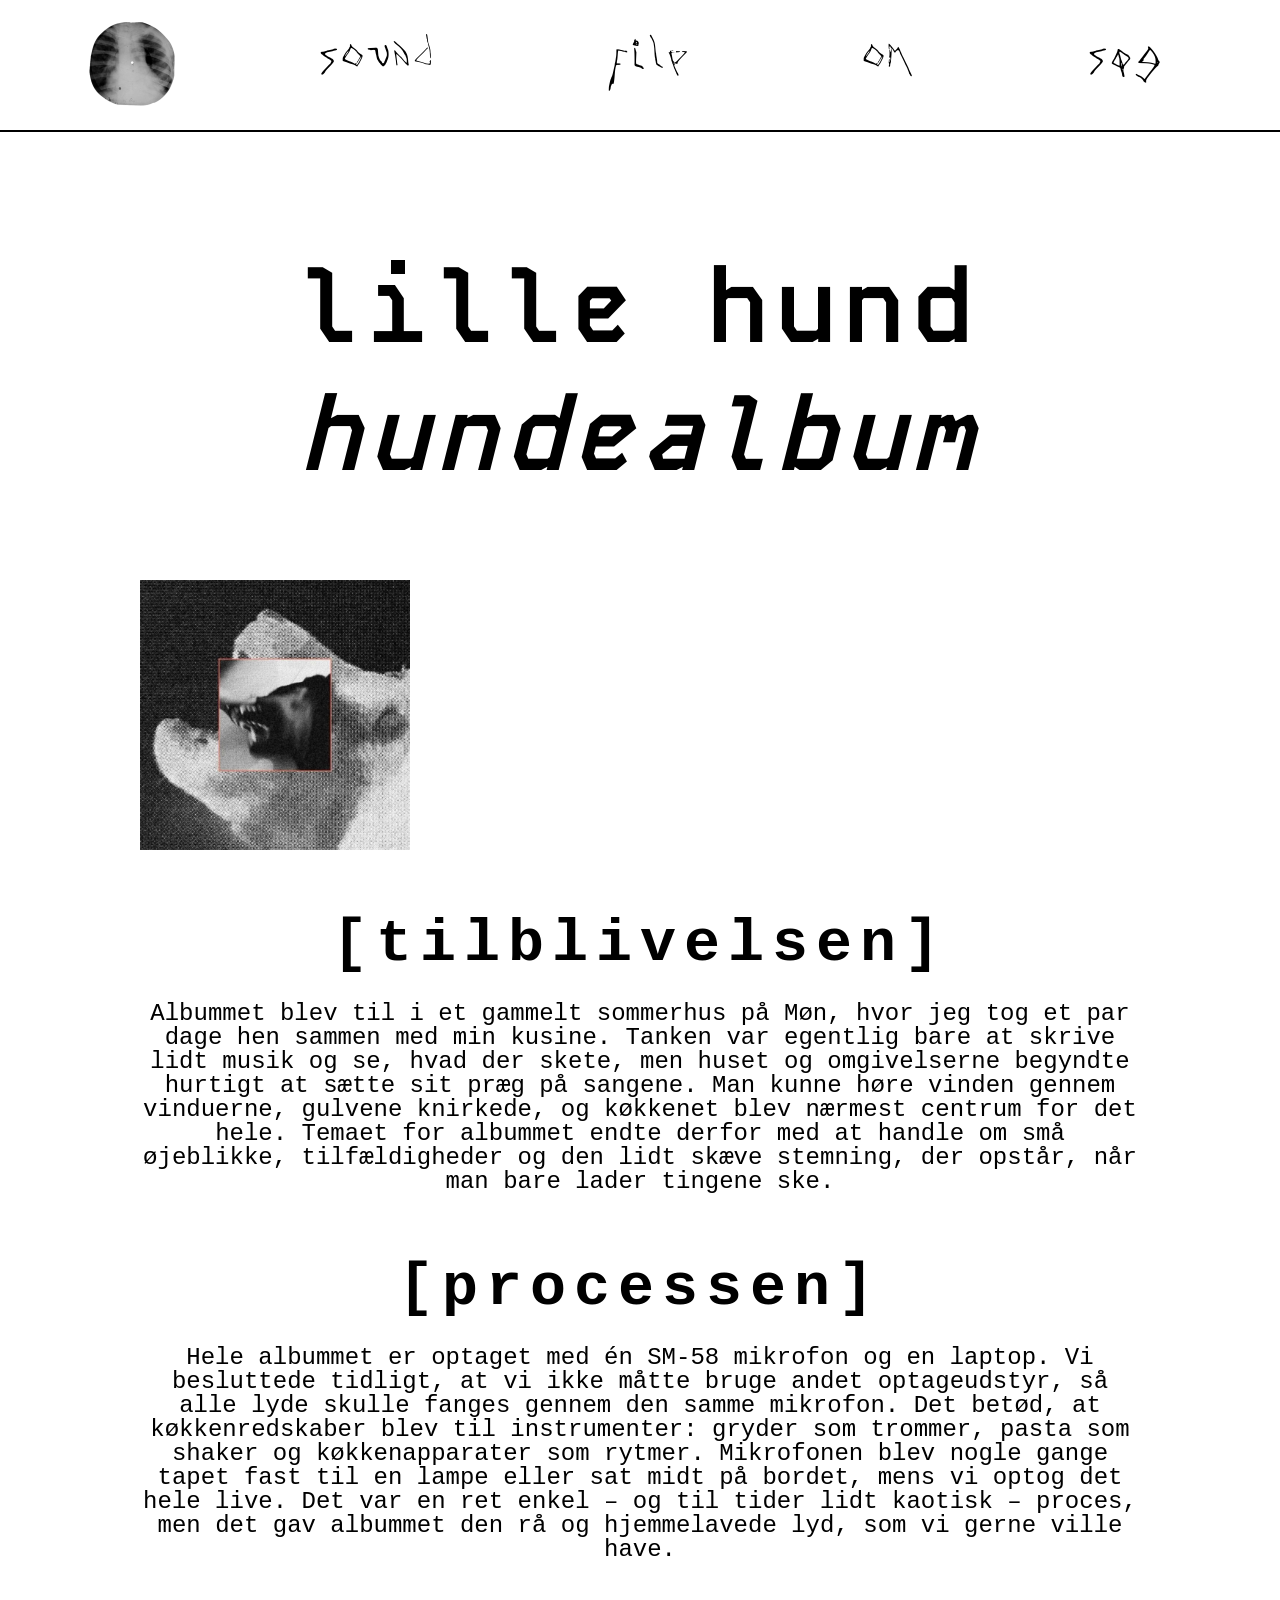
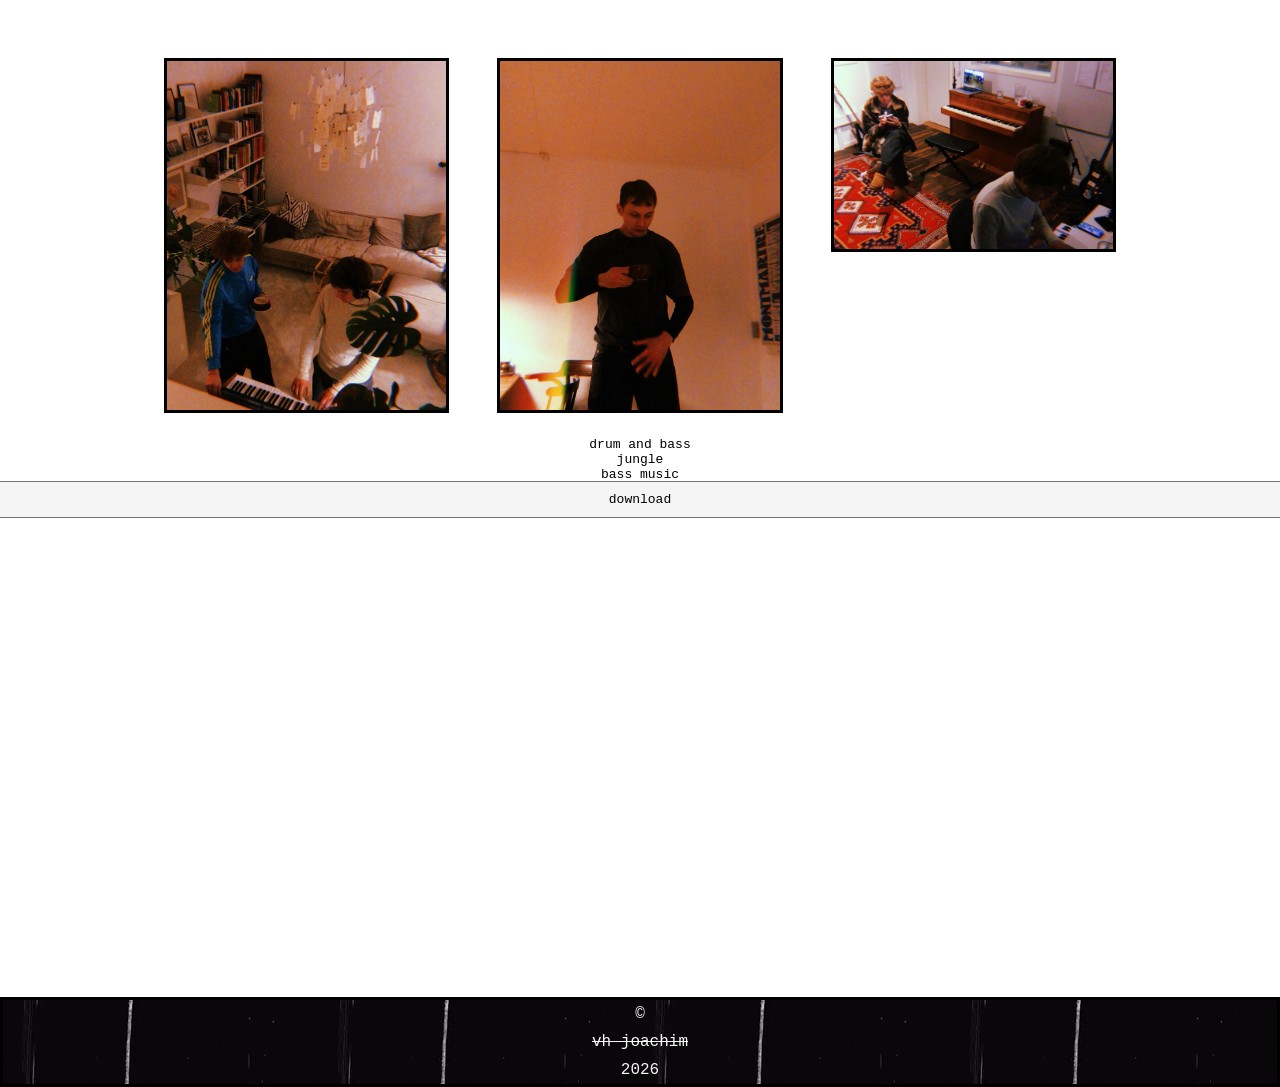
==== album1.html @ a0f8fc1c "Add files via upload" ====
<!doctype html>
<html lang="en">
  <head>
    <meta charset="UTF-8" />
    <meta name="viewport" content="width=device-width, initial-scale=1.0" />
    <meta name="description" content="Læs om den nyeste udgivelse på hjemmesiden">
    <title>lille hund - hundealbum</title>
    <link rel="stylesheet" href="gallery.css" />
    <link rel="icon" href="img/ribsss.webp" type="image/icon" />
  </head>
<nav class="navbar">
  <a href="start.html">
    <img class="logo" src="img/ribsss.webp" alt="logo" />
  </a>

  <input type="checkbox" id="menu-toggle" class="menu-toggle" />
  <label for="menu-toggle" class="burger"></label>

  <ul class="menu">
    <li><a class="menua" href="sound.html">sound</a></li>
    <li><a class="menua" href="file.html">file</a></li>
    <li><a class="menua" href="om.html">om</a></li>
    <li><a class="menua" href="img/searchbar.svg">søg</a></li>
  </ul>
</nav>
  <body class="background">
    <main>
      <section class="centerfour">
        <h1>
          lille hund<br>
          <span class="titletitle">hundealbum</span>
        </h1>
                      <img class="bone1" src="img/7stu.webp" alt="røntgenplader" />
                      <br><br>
    <h2>[tilblivelsen]</h2>
    <p>Albummet blev til i et gammelt sommerhus på Møn, hvor jeg tog et par dage hen sammen med min kusine. Tanken var egentlig bare at skrive lidt musik og se, hvad der skete, men huset og omgivelserne begyndte hurtigt at sætte sit præg på sangene. Man kunne høre vinden gennem vinduerne, gulvene knirkede, og køkkenet blev nærmest centrum for det hele. Temaet for albummet endte derfor med at handle om små øjeblikke, tilfældigheder og den lidt skæve stemning, der opstår, når man bare lader tingene ske.</p>
    <br><br>
  <h2>[processen]</h2>
  <p>Hele albummet er optaget med én SM-58 mikrofon og en laptop. Vi besluttede tidligt, at vi ikke måtte bruge andet optageudstyr, så alle lyde skulle fanges gennem den samme mikrofon. Det betød, at køkkenredskaber blev til instrumenter: gryder som trommer, pasta som shaker og køkkenapparater som rytmer. Mikrofonen blev nogle gange tapet fast til en lampe eller sat midt på bordet, mens vi optog det hele live. Det var en ret enkel – og til tider lidt kaotisk – proces, men det gav albummet den rå og hjemmelavede lyd, som vi gerne ville have.</p> <br><br><br><br>
</div>
     <div class="gallery">
        <div class="gallery-item">
          <a href="img/07_lille_webp">
            <img src="img/07_lille.webp" alt="studiefoto" />
            <div class="hover-text">
            </div>
          </a>
        </div>
        <div class="gallery-item">
          <a href="img/08_lille.webp" target="_blank">
            <img src="img/08_lille.webp" alt="studiefoto2" />
          </a>
        </div>
        <div class="gallery-item">
          <a href="img/02_lille.webp" target="_blank">
            <img src="img/02_lille.webp" alt="studiefoto3" />
        </div>
      </section centertwo>
            <h4 class="h4file"><a href="genres.html" class="tagbtn">drum and bass</a></h4>
            <h4 class="h4file"><a href="genres.html" class="tagbtn">jungle</a></h4>
            <h4 class="h4file"><a href="genres.html" class="tagbtn">bass music</a></h4>
            <h4 class="h4file"><a href="https://www.dropbox.com/scl/fo/5yif09le9c86smclzqwoz/ADHLUX_zL-3-frrylYATktk?rlkey=sffxqmq3tathgaar16zmrl4vc&st=gyxmiof4&dl=0" target="_blank" class="cta-btn">download</a></h4>
    </section>

    </section>
  </body>
    <footer class="footerman">&copy; <span class="yolo">vh joachim</span> 2026</footer>
</html>
---- gallery.css ----
* {
  margin: 0;
  padding: 0;
  box-sizing: border-box;
}

@font-face {
  font-family: timun;
  src: url(fonts/Timun-Black.ttf);
}
@font-face {
  font-family: northern dracula;
  src: url(fonts/NorthernDracula-Regular.woff);
}
@font-face {
  font-family: kode;
  src: url(fonts/KodeMono-Bold.ttf);
}
a {
  text-decoration: none;
  color: black;
}

.body {
  background-image: url(img/textureback.webp) !important;
}

.menua:hover {
  /* font-weight: bold; */
  background-image: url(img/filmgrain.gif);
  /* text-decoration: line-through; */
  color: whitesmoke;
}
.menu {
  display: flex;
  text-decoration: none;
  list-style-type: none;
  list-style: none;
  justify-content: space-around;
  flex-direction: row;
  flex-grow: 1;
  text-align: center;
  font-family: northern dracula;
  font-size: 3rem;
  align-items: center;
  border-bottom: #000000;
}
.navbar {
  display: flex;
  align-items: center;
  justify-content: space-between;
  border-bottom: 2px solid black;
  padding: 1rem 2rem;
  position: relative;
}

.menu-toggle {
  display: none;
}

.burger {
  display: none;
}
.logo {
  width: 200px; /* meget bedre til navbar */
  height: auto;
  margin: 0;
  padding: 0;
}
.logo:hover {
  scale: 1.1;
}

.navbar {
  display: flex;
  align-items: center;
  justify-content: space-between;
  border-bottom: 2px solid black;
}
nav a {
  color: rgb(0, 0, 0) !important;
}
nav a:hover {
  color: whitesmoke !important;
}

.bodyy {
  background-image: url(img/whitelite.webp);
}

.background {
  background-image: url(img/musikplus.webp);
  background-size: cover;
  background-position: center;
  background-attachment: fixed;
}
.backgroundd {
  background-image: url(img/musikplusto.webp);
  background-size: cover;
  background-position: center;
  background-attachment: fixed;
}

.center {
  display: grid;
  place-items: center;
  height: 100vh;
  font-family: "Courier New", Courier, monospace;
  text-align: center;
}

.centertwo {
  display: grid;
  place-items: center;
  height: 20vh;
  padding: 20vh;
  font-family: "Courier New", Courier, monospace;
  text-align: center;
}
.centerthree {
  font-family: "Courier New", Courier, monospace;
  color: whitesmoke;
  place-items: center;
  text-align: center;
  align-items: center;
  /* margin-top: 1rem; */
  height: 4vh;
  list-style: none;
}
.centerfour {
  display: block;
  margin: auto;
  place-items: center;
  text-align: center;
  align-items: center;
  max-width: 1000px;
  min-width: 1000px;
}
.centerfive {
  display: flex;
  justify-content: center;
  gap: 1rem;
  margin: 5rem;
}

.centerfivetwo {
  display: grid;
  grid-template-columns: 1fr 1fr 1fr 1fr;
  grid-column: span 2;
  margin: 5rem;
}

.whitetxt {
  color: white;
}
.whitetxt a {
  color: inherit;
}

.whitetxt a:hover {
  color: inherit;
  font-weight: bold;
  /* text-decoration: line-through; */
  font-style: italic;
}

/* * {
  margin: 0.5rem;
  padding: 0;
  box-sizing: border-box;
} */

.cta-btn {
  outline: 1px solid #757575;
  color: rgb(0, 0, 0);
  padding: 10px 20px;
  background-color: whitesmoke;
  display: block;
  border: 5rem;
  text-align: center;
  font-family: "Courier New", Courier, monospace;
}

h4 {
  font-weight: lighter;
}

.cta-btn:hover {
  color: whitesmoke;
  background-image: url(img/vhs.gif);
}
.cta-btntwo {
  outline: 1px solid #757575;
  color: rgb(255, 255, 255);
  padding: 10px 20px;
  background-color: rgb(0, 0, 0);
  display: block;
  border: 5rem;
  text-align: center;
  font-family: "Courier New", Courier, monospace;
}
.cta-btntwo:hover {
  color: rgb(255, 255, 255);
  background-image: url(img/vhs.gif);
}
.cta-btnthree {
  color: rgb(0, 0, 0);
  padding: 10px 20px;
  background-color: whitesmoke;
  display: block;
  border: 5rem;
  text-align: center;
  font-family: "Courier New", Courier, monospace;
}

.cta-btnthree:hover {
  color: rgb(255, 255, 255);
  background-image: url(img/vhs.gif);
}
.tagbtn {
  color: rgb(0, 0, 0);
  display: block;
  text-align: center;
  font-family: "Courier New", Courier, monospace;
}
.tagbtn:hover {
  font-weight: bold;
}
.pic:hover {
  outline: 1px solid #757575;
}

.gallery {
  display: grid;
  /* grid-template-columns: repeat(auto-fit, minmax(400px, 1fr)); */
  grid-template-columns: 1fr 1fr 1fr;
}

.gallery-item {
  object-fit: cover;
  margin: 1.5rem;
  object-position: center;
  height: calc(var(--minsize) * 1.55);
}

.gallery img {
  border: solid black;
  max-width: 400px;
  max-height: 400px;
  object-fit: cover;
  object-position: center;
  width: 100%;
  height: 100%;
  filter: blur(0px);
  /* overflow: hidden; */
}

.gallery img:hover {
  outline: 0.5px solid #000000;
  filter: grayscale(0.8) blur(2px);
  transition: filter 0.001s;

  /* scale: 1.2; */
}

.gallery-item {
  position: relative;
}

.gallery-item a {
  position: relative;
  display: block;
}

.gallery-item img {
  display: block;
  width: 100%;
}
.hover-text {
  font-family: kode;
  position: absolute;
  bottom: 0;
  width: 83.5%;
  color: rgb(0, 0, 0);
  text-align: center;
  justify-content: center;
  align-items: center;
  padding: 0px;
  opacity: 0;
  font-size: x-large;
  color: white;
  text-shadow:
    -1px -1px 0 black,
    1px -1px 0 black,
    -1px 1px 0 black,
    1px 1px 0 black;
}

.gallery-item:hover .hover-text {
  opacity: 1;
}

.dlnone {
  /* list-style: none; */
  color: black;
  display: grid;
  place-items: center;
  height: 10vh;
  font-family: "Courier New", Courier, monospace;
}
.footerman {
  display: grid;
  place-items: center;
  height: 10vh;
  font-family: "Courier New", Courier, monospace;
  border: solid black;
  background-image: url(img/filmgrain.gif);
  color: whitesmoke;
  margin: 30rem 0rem 0rem 0rem;
}
.yolo {
  text-decoration: line-through;
}
.yolo:hover {
  text-decoration: none;
  transition: text-decoration 0.3s;
}
.dtnone {
  font-weight: bold;
  font-family: "Courier New", Courier, monospace;
  text-decoration: line-through;
}
.ddnone {
  font-style: italic;
  font-family: "Courier New", Courier, monospace;
}
.dtnone:hover {
  text-decoration: none;
}
.twobones {
  outline: 1px solid #757575;
  color: rgb(0, 0, 0);
  padding: 10px 20px;
  background-color: whitesmoke;
  display: block;
  text-decoration: line-through;
  border: 5rem;
  /* margin: auto; */
  font-family: "Courier New", Courier, monospace;
  text-align: center;
  align-items: center;
  grid-column: 1;
  grid-row: 1;
}
.twobones:hover {
  color: whitesmoke;
  background-color: rgb(17, 16, 16);
  animation: blink 0.5s linear infinite;
}
@keyframes blink {
  25% {
    opacity: 0.5;
  }
  50% {
    opacity: 0;
  }
  75% {
    opacity: 0.5;
  }

  49% {
    background-color: whitesmoke;
    border: 3px solid #323131;
  }
  50%,
  100% {
    background-color: #000000;
    border: 3px solid rgb(239, 255, 15);
  }
}

.bodyy {
  background-image: url(img/cube.gif);
  display: grid;
  place-items: center;
  height: 100vh;
}

.gif1 {
  width: 2000px;
}

h1 {
  font-family: kode;
  letter-spacing: 0.5rem;
  color: rgb(0, 0, 0);
  text-align: center;
  margin: 7rem 0rem 5rem 0rem;
  font-size: 100px;
}
h2,
h3 {
  font-family: "Courier New", Courier, monospace;
  font-size: 60px;
  letter-spacing: 0.5rem;
  color: rgb(0, 0, 0);
  text-align: center;
  font-weight: bold;
  justify-content: center;
  text-align: center;
  margin: 1.5rem 1.5rem 1.5rem 1.5rem;
}
h4 {
  font-family: "Courier New", Courier, monospace;
  font-size: 40px;
  color: rgb(0, 0, 0);
  text-align: center;
  justify-content: center;
  text-align: center;
}

.h4file {
  font-family: kode;
  font-size: small;
}
p {
  font-family: "Courier New", Courier, monospace;
  color: rgb(0, 0, 0);
  text-align: center;
  /* margin: 2.5rem 5rem 5rem 5rem; */
  max-width: 70ch;
  text-align: center;
  line-height: 1.5rem;
  grid-row: 1;
  font-size: 1.5rem;
  justify-self: center;
}

.inlinebox:first-of-type {
  grid-column: 2;
  grid-row: 1;
  justify-self: left;
  width: 100%;
  line-height: 2rem;
}

.inlinebox:last-of-type {
  grid-column: 2;
  grid-row: 2;
  justify-self: left;
}

.inlineboxtwo {
  grid-column: 2;
  grid-row: 2;
  justify-self: left;
  text-decoration: none;
  width: 100%;
  line-height: 2rem;
}
.inlineboxx {
  grid-column: 2;
  grid-row: 2;
  justify-self: left;
  text-decoration: none;
  width: 100%;
  line-height: 16;
}

.center {
  display: grid;
  place-items: center;
  height: 100vh;
}
.centertwo {
  margin: 0.5rem 0.5rem 0.5rem 0.5rem;
  place-items: center;
  justify-content: center;
  text-align: center;
  height: 20vh;
}
.bone1 {
  display: block;
  width: 100%;
  max-width: 270px;
  height: auto;
  margin: 0;
  justify-self: center;
}
.bone2 {
  grid-column: 3;
  justify-self: end;
  display: block;
  width: 270px;
  height: 270px;
}

.bone3 {
  /* grid-column: 2; */
  justify-self: start;
  display: block;
  width: 270px;
  height: 270px;
  outline: solid black;
}
.bone3:hover {
  opacity: 0.9;
}
.grid_1-1-1 {
  display: grid;
  grid-template-columns: 1fr 1fr 1fr;
  gap: 2rem;
}
.grid_1-1-1x {
  display: grid;
  position: relative;
  grid-template-columns: 1fr 1fr 1fr;
}

.sectionbg {
  position: absolute;
  inset: 0;
  width: 100%;
  height: 100%;
  object-fit: contain;
  image-rendering: pixelated;
  z-index: -1;
}

.grid_1-1-1-1 {
  /* display: grid;
  grid-template-columns: 1fr 1fr 1fr 1fr; */
  display: grid;
  grid-template-columns: 300px 1fr;
  gap: 2rem;
  align-items: start;
  max-width: 1000px;
  margin: 0 auto 3rem auto;
  padding: 0 1rem;
}
.onebones {
  padding: 30px 10px;
  display: block;
  text-decoration: line-through;
  margin: 1rem;
  font-family: "Courier New", Courier, monospace;
}
.oplever {
  text-decoration: line-through;
}
.oplever:hover {
  text-decoration: none;
  transition: text-decoration 0.3.s;
}
.yolo2 {
  text-decoration: line-through;
}
.yolooo {
  font-weight: bold;
}
.yolooo:hover {
  font-weight: bold;
  text-decoration: underline;
}
.yoloooo {
  text-decoration: line-through;
}
.yoloooo:hover {
  text-decoration: none;
}
.yolooooo {
  font-style: italic;
}
.yolooooo:hover {
  font-weight: bold;
  font-style: normal;
}

.swap {
  position: relative;
  display: inline-block;
  font-weight: bold;
}
.swap .original {
  transition: opacity 0s ease;
}

.swap:hover .original {
  opacity: 0;
}
.swap:hover::after {
  content: attr(data-tooltip);
  position: absolute;
  left: 0;
  top: 0;
}

.popup {
  position: fixed;
  font-family: "Courier New", Courier, monospace;
  top: 0;
  left: 0;
  width: 100%;
  height: 100%;

  background: rgba(0, 0, 0, 0.7);

  display: flex;
  justify-content: center;
  align-items: center;

  opacity: 0;
  pointer-events: none;
  transition: 0.3s;
}

.popup:target {
  opacity: 1;
  pointer-events: auto;
}
.popup-content {
  background: whitesmoke;
  font-family: "Courier New", Courier, monospace;
  padding: 2rem;
  border: solid black;
  text-align: center;
}

.close {
  position: absolute;
  top: 20px;
  right: 40px;
  font-size: 2rem;
  text-decoration: none;
}
.loginn {
  font-family: kode;
}
.txtedit {
  font-family: kode;
}
.h1logo {
  width: 300px;
  height: auto;
}

.ohone {
  font-family: northern dracula;
  font-size: 150px;
  font-weight: bold;
}
.ohonee {
  font-family: northern dracula;
  font-size: 40px;
  font-weight: bold;
}
.ohoneee {
  font-family: northern dracula;
  font-size: 70px;
  font-weight: bold;
}
.threesixty {
  animation: threesixty 2s linear infinite;
  width: 450px;
  height: auto;
  margin: 0;
}

@keyframes threesixty {
  from {
    transform: rotate(0deg);
  }
  to {
    transform: rotate(360deg);
  }
}

.image-container {
  justify-self: center;
  position: relative;
  width: 100%;
}

.image-container img {
  width: 100%;
  display: block;
}

.smalltxt {
  font-family: kode;
  font-size: medium;
  font-style: italic;
  text-shadow: 0.5px 0.5px 0.5px white;
  font-weight: bold;
}

.image-container img {
  width: 100%;
  display: block;
}

.text {
  position: absolute;
  justify-content: center;
  text-align: center;
  align-items: center;
  top: 50%;
  left: 50%;
  transform: translate(-50%, -50%);
  color: black;
  font-size: 24px;
  font-family: kode;
  text-shadow:
    -1px -1px 0 rgb(255, 255, 255),
    1px -1px 0 rgb(255, 255, 255),
    -1px 1px 0 rgb(255, 255, 255),
    1px 1px 0 rgb(255, 255, 255);
}

.image-container {
  position: relative;
  width: 200px;
}

.image-container a {
  position: relative;
  display: block;
}

.image-container img {
  width: 100%;
  display: block;
}

.img-hover {
  position: absolute;
  top: 0;
  left: 0;
  opacity: 0;
  transition: opacity 0.3s ease;
}

.image-container:hover .img-hover {
  opacity: 1;
}

.titletitle {
  font-style: italic;
}
@media (max-width: 768px) {
  .navbar {
    flex-direction: column;
    gap: 1rem;
    padding: 1rem;
  }

  .logo {
    width: 120px;
  }

  h1 {
    font-size: 2.5rem;
    letter-spacing: 0.15rem;
    margin: 2rem 1rem;
  }

  h2,
  h3 {
    font-size: 2rem;
    letter-spacing: 0.1rem;
    margin: 1rem;
  }

  h4 {
    font-size: 1.25rem;
    margin: 1rem;
  }

  p {
    font-size: 1rem;
    line-height: 1.6;
    max-width: 90%;
    margin: 0 auto;
  }

  .forsidebilledet,
  .centerfour,
  .image-container {
    width: 50%;
    min-width: 0;
    max-width: 50%;
  }

  .gif1,
  .threesixty,
  .h1logo {
    width: 100%;
    max-width: 250px;
    height: auto;
    margin: 0 auto;
  }

  .center,
  .centertwo,
  .bodyy {
    height: auto;
    min-height: auto;
    padding: 2rem 1rem;
  }

  .centerfive,
  .flexcol {
    flex-direction: column;
    gap: 1rem;
    margin: 2rem 1rem;
  }

  .centerfivetwo,
  .grid_1-1-1,
  .grid_1-1-1x,
  .grid_1-1-1-1,
  .grid_1-1-1-1-1,
  .gallery {
    grid-template-columns: 1fr;
    margin: 1rem;
    gap: 1rem;
  }

  .gallery-item {
    margin: 0;
    height: auto;
  }

  .gallery img {
    max-width: 100%;
    max-height: none;
  }

  .bone2,
  .bone3 {
    width: 140px;
    height: 140px;
    justify-self: center;
  }
  .bone1 {
    width: 100%;
    max-width: 200px;
    height: auto;
    margin: 0 auto;
  }

  .footerman {
    margin: 4rem 0 0 0;
    padding: 1rem;
    height: auto;
  }

  .ohone {
    font-size: 3rem;
  }

  .ohonee {
    font-size: 1.5rem;
  }

  .ohoneee {
    font-size: 2rem;
  }

  .text {
    font-size: 1rem;
    width: 90%;
  }

  .hover-text {
    width: 100%;
    left: 0;
    font-size: 1rem;
  }

  .menu {
    flex-direction: column;
    font-size: 1.5rem;
    gap: 0.5rem;
  }

  .navbar {
    flex-direction: column;
  }
  .navbar {
    flex-direction: row;
    justify-content: space-between;
    align-items: center;
    padding: 1rem;
    position: relative;
  }

  .logo {
    width: 120px;
  }

  .burger {
    display: block;
    font-size: 2rem;
    cursor: pointer;
    line-height: 1;
    z-index: 1001;
  }

  .burger::before {
    content: "☰";
    font-family: Arial, sans-serif;
  }

  .menu-toggle:checked + .burger::before {
    content: "✕";
  }

  .menu {
    display: none;
    flex-direction: column;
    position: absolute;
    top: 100%;
    right: 1rem;
    width: 220px;
    background: white;
    border: 2px solid black;
    padding: 1rem;
    gap: 1rem;
    text-align: center;
    z-index: 1000;
  }

  .menu-toggle:checked + .burger + .menu {
    display: flex;
  }
}
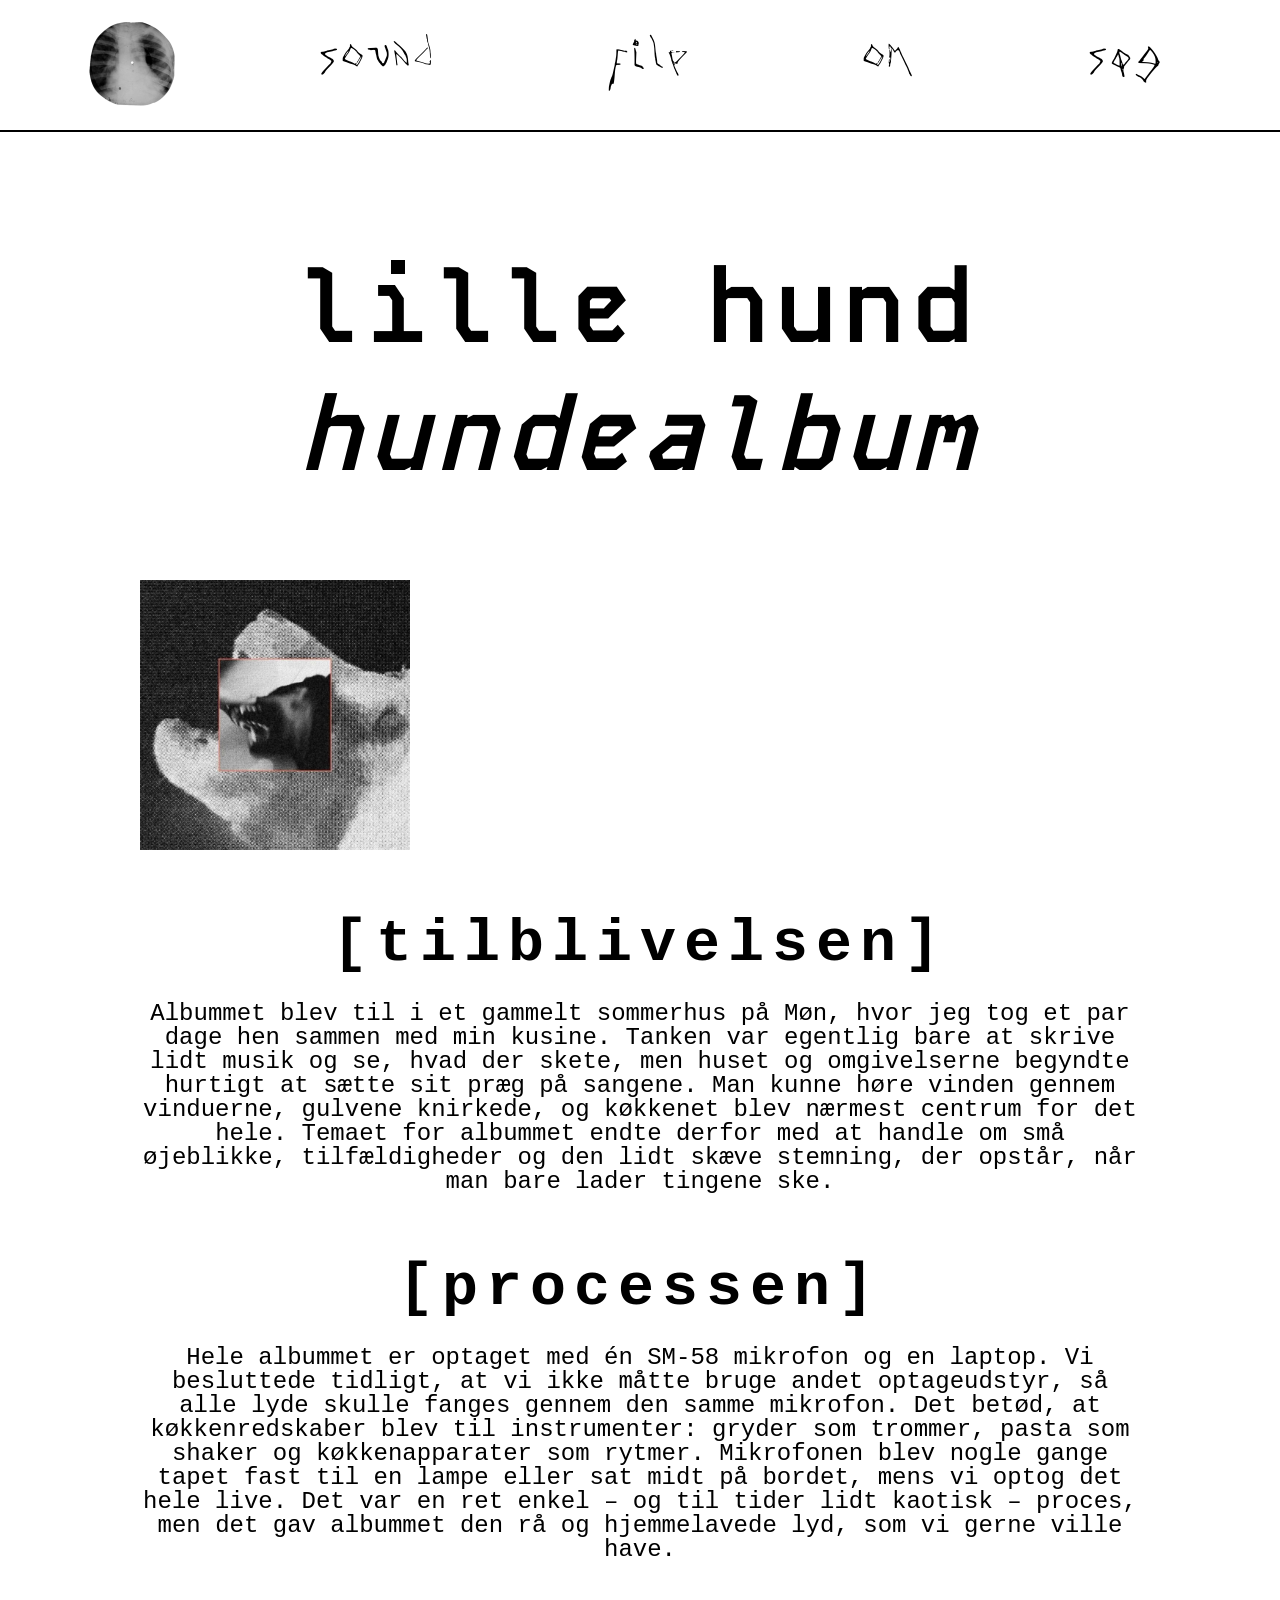
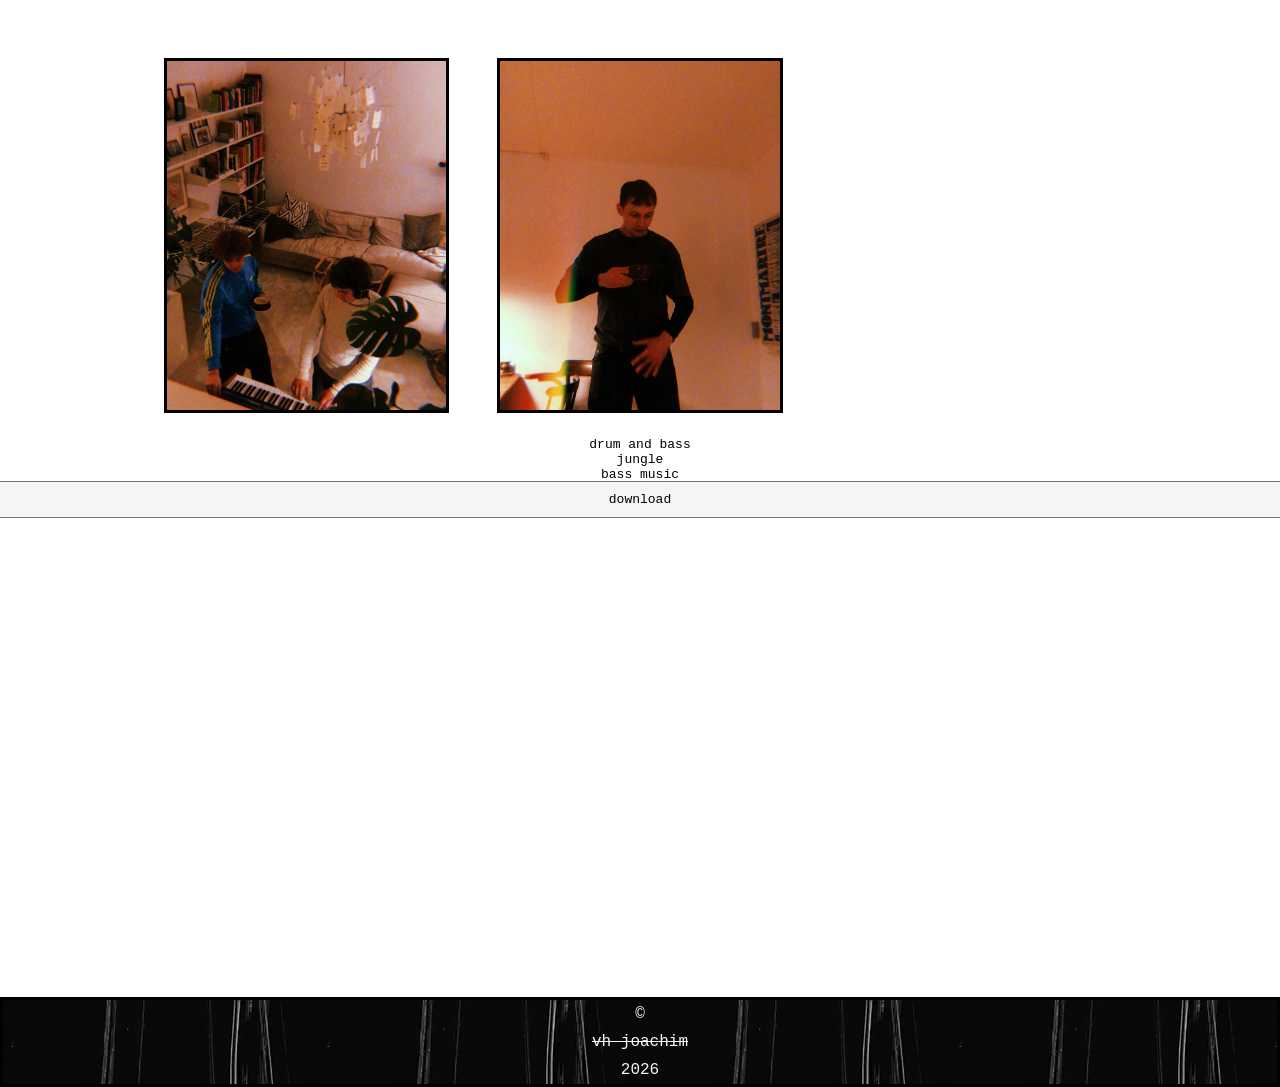
==== commit a2622f43: "Update album1.html" ====
--- a/album1.html
+++ b/album1.html
@@ -51,10 +51,6 @@
             <img src="img/08_lille.webp" alt="studiefoto2" />
           </a>
         </div>
-        <div class="gallery-item">
-          <a href="img/02_lille.webp" target="_blank">
-            <img src="img/02_lille.webp" alt="studiefoto3" />
-        </div>
       </section centertwo>
             <h4 class="h4file"><a href="genres.html" class="tagbtn">drum and bass</a></h4>
             <h4 class="h4file"><a href="genres.html" class="tagbtn">jungle</a></h4>
--- a/gallery.css
+++ b/gallery.css
@@ -8,29 +8,77 @@
   font-family: timun;
   src: url(fonts/Timun-Black.ttf);
 }
+
 @font-face {
   font-family: northern dracula;
   src: url(fonts/NorthernDracula-Regular.woff);
 }
+
 @font-face {
   font-family: kode;
   src: url(fonts/KodeMono-Bold.ttf);
 }
+
 a {
   text-decoration: none;
   color: black;
 }
 
-.body {
-  background-image: url(img/textureback.webp) !important;
+nav a {
+  color: rgb(0, 0, 0) !important;
+}
+
+nav a:hover {
+  color: whitesmoke !important;
 }
 
 .menua:hover {
-  /* font-weight: bold; */
   background-image: url(img/filmgrain.gif);
-  /* text-decoration: line-through; */
   color: whitesmoke;
 }
+
+.background {
+  background-image: url(img/musikplus.webp);
+  background-size: cover;
+  background-position: center;
+  background-attachment: fixed;
+}
+
+.bodyy {
+  background-image: url(img/cube.gif);
+  display: grid;
+  place-items: center;
+  height: 100vh;
+}
+
+.navbar {
+  display: flex;
+  align-items: center;
+  justify-content: space-between;
+  border-bottom: 2px solid black;
+  padding: 1rem 2rem;
+  position: relative;
+}
+
+.menu-toggle {
+  display: none;
+}
+
+.burger {
+  display: none;
+}
+
+.logo {
+  width: 200px;
+  height: auto;
+  margin: 0;
+  padding: 0;
+}
+
+.logo:hover {
+  scale: 1.1;
+}
+
 .menu {
   display: flex;
   text-decoration: none;
@@ -45,88 +93,21 @@
   align-items: center;
   border-bottom: #000000;
 }
-.navbar {
-  display: flex;
-  align-items: center;
-  justify-content: space-between;
-  border-bottom: 2px solid black;
-  padding: 1rem 2rem;
-  position: relative;
-}
-
-.menu-toggle {
-  display: none;
-}
-
-.burger {
-  display: none;
-}
-.logo {
-  width: 200px; /* meget bedre til navbar */
-  height: auto;
-  margin: 0;
-  padding: 0;
-}
-.logo:hover {
-  scale: 1.1;
-}
-
-.navbar {
-  display: flex;
-  align-items: center;
-  justify-content: space-between;
-  border-bottom: 2px solid black;
-}
-nav a {
-  color: rgb(0, 0, 0) !important;
-}
-nav a:hover {
-  color: whitesmoke !important;
-}
-
-.bodyy {
-  background-image: url(img/whitelite.webp);
-}
-
-.background {
-  background-image: url(img/musikplus.webp);
-  background-size: cover;
-  background-position: center;
-  background-attachment: fixed;
-}
-.backgroundd {
-  background-image: url(img/musikplusto.webp);
-  background-size: cover;
-  background-position: center;
-  background-attachment: fixed;
-}
 
 .center {
   display: grid;
   place-items: center;
   height: 100vh;
-  font-family: "Courier New", Courier, monospace;
-  text-align: center;
 }
 
 .centertwo {
-  display: grid;
+  margin: 0.5rem;
   place-items: center;
+  justify-content: center;
+  text-align: center;
   height: 20vh;
-  padding: 20vh;
-  font-family: "Courier New", Courier, monospace;
-  text-align: center;
-}
-.centerthree {
-  font-family: "Courier New", Courier, monospace;
-  color: whitesmoke;
-  place-items: center;
-  text-align: center;
-  align-items: center;
-  /* margin-top: 1rem; */
-  height: 4vh;
-  list-style: none;
-}
+}
+
 .centerfour {
   display: block;
   margin: auto;
@@ -136,6 +117,7 @@
   max-width: 1000px;
   min-width: 1000px;
 }
+
 .centerfive {
   display: flex;
   justify-content: center;
@@ -143,33 +125,6 @@
   margin: 5rem;
 }
 
-.centerfivetwo {
-  display: grid;
-  grid-template-columns: 1fr 1fr 1fr 1fr;
-  grid-column: span 2;
-  margin: 5rem;
-}
-
-.whitetxt {
-  color: white;
-}
-.whitetxt a {
-  color: inherit;
-}
-
-.whitetxt a:hover {
-  color: inherit;
-  font-weight: bold;
-  /* text-decoration: line-through; */
-  font-style: italic;
-}
-
-/* * {
-  margin: 0.5rem;
-  padding: 0;
-  box-sizing: border-box;
-} */
-
 .cta-btn {
   outline: 1px solid #757575;
   color: rgb(0, 0, 0);
@@ -181,14 +136,11 @@
   font-family: "Courier New", Courier, monospace;
 }
 
-h4 {
-  font-weight: lighter;
-}
-
 .cta-btn:hover {
   color: whitesmoke;
   background-image: url(img/vhs.gif);
 }
+
 .cta-btntwo {
   outline: 1px solid #757575;
   color: rgb(255, 255, 255);
@@ -199,48 +151,44 @@
   text-align: center;
   font-family: "Courier New", Courier, monospace;
 }
+
 .cta-btntwo:hover {
   color: rgb(255, 255, 255);
   background-image: url(img/vhs.gif);
 }
-.cta-btnthree {
-  color: rgb(0, 0, 0);
-  padding: 10px 20px;
-  background-color: whitesmoke;
-  display: block;
-  border: 5rem;
-  text-align: center;
-  font-family: "Courier New", Courier, monospace;
-}
-
-.cta-btnthree:hover {
-  color: rgb(255, 255, 255);
-  background-image: url(img/vhs.gif);
-}
+
 .tagbtn {
   color: rgb(0, 0, 0);
   display: block;
   text-align: center;
   font-family: "Courier New", Courier, monospace;
 }
+
 .tagbtn:hover {
   font-weight: bold;
 }
-.pic:hover {
-  outline: 1px solid #757575;
-}
 
 .gallery {
   display: grid;
-  /* grid-template-columns: repeat(auto-fit, minmax(400px, 1fr)); */
   grid-template-columns: 1fr 1fr 1fr;
 }
 
 .gallery-item {
+  position: relative;
   object-fit: cover;
   margin: 1.5rem;
   object-position: center;
   height: calc(var(--minsize) * 1.55);
+}
+
+.gallery-item a {
+  position: relative;
+  display: block;
+}
+
+.gallery-item img {
+  display: block;
+  width: 100%;
 }
 
 .gallery img {
@@ -252,36 +200,19 @@
   width: 100%;
   height: 100%;
   filter: blur(0px);
-  /* overflow: hidden; */
 }
 
 .gallery img:hover {
   outline: 0.5px solid #000000;
   filter: grayscale(0.8) blur(2px);
   transition: filter 0.001s;
-
-  /* scale: 1.2; */
-}
-
-.gallery-item {
-  position: relative;
-}
-
-.gallery-item a {
-  position: relative;
-  display: block;
-}
-
-.gallery-item img {
-  display: block;
-  width: 100%;
-}
+}
+
 .hover-text {
   font-family: kode;
   position: absolute;
   bottom: 0;
   width: 83.5%;
-  color: rgb(0, 0, 0);
   text-align: center;
   justify-content: center;
   align-items: center;
@@ -300,14 +231,6 @@
   opacity: 1;
 }
 
-.dlnone {
-  /* list-style: none; */
-  color: black;
-  display: grid;
-  place-items: center;
-  height: 10vh;
-  font-family: "Courier New", Courier, monospace;
-}
 .footerman {
   display: grid;
   place-items: center;
@@ -318,76 +241,102 @@
   color: whitesmoke;
   margin: 30rem 0rem 0rem 0rem;
 }
+
 .yolo {
   text-decoration: line-through;
 }
+
 .yolo:hover {
   text-decoration: none;
   transition: text-decoration 0.3s;
 }
-.dtnone {
-  font-weight: bold;
-  font-family: "Courier New", Courier, monospace;
+
+.bone1 {
+  display: block;
+  width: 100%;
+  max-width: 270px;
+  height: auto;
+  margin: 0;
+  justify-self: center;
+}
+
+.bone3 {
+  justify-self: start;
+  display: block;
+  width: 270px;
+  height: 270px;
+  outline: solid black;
+}
+
+.bone3:hover {
+  opacity: 0.9;
+}
+
+.grid_1-1-1 {
+  display: grid;
+  grid-template-columns: 1fr 1fr 1fr;
+  gap: 2rem;
+}
+
+.grid_1-1-1-1 {
+  display: grid;
+  grid-template-columns: 300px 1fr;
+  gap: 2rem;
+  align-items: start;
+  max-width: 1000px;
+  margin: 0 auto 3rem auto;
+  padding: 0 1rem;
+}
+
+.oplever {
   text-decoration: line-through;
 }
-.ddnone {
-  font-style: italic;
-  font-family: "Courier New", Courier, monospace;
-}
-.dtnone:hover {
+
+.oplever:hover {
   text-decoration: none;
-}
-.twobones {
-  outline: 1px solid #757575;
-  color: rgb(0, 0, 0);
-  padding: 10px 20px;
-  background-color: whitesmoke;
-  display: block;
-  text-decoration: line-through;
-  border: 5rem;
-  /* margin: auto; */
-  font-family: "Courier New", Courier, monospace;
-  text-align: center;
+  transition: text-decoration 0.3s;
+}
+
+.popup {
+  position: fixed;
+  font-family: "Courier New", Courier, monospace;
+  top: 0;
+  left: 0;
+  width: 100%;
+  height: 100%;
+  background: rgba(0, 0, 0, 0.7);
+  display: flex;
+  justify-content: center;
   align-items: center;
-  grid-column: 1;
-  grid-row: 1;
-}
-.twobones:hover {
-  color: whitesmoke;
-  background-color: rgb(17, 16, 16);
-  animation: blink 0.5s linear infinite;
-}
-@keyframes blink {
-  25% {
-    opacity: 0.5;
-  }
-  50% {
-    opacity: 0;
-  }
-  75% {
-    opacity: 0.5;
-  }
-
-  49% {
-    background-color: whitesmoke;
-    border: 3px solid #323131;
-  }
-  50%,
-  100% {
-    background-color: #000000;
-    border: 3px solid rgb(239, 255, 15);
-  }
-}
-
-.bodyy {
-  background-image: url(img/cube.gif);
-  display: grid;
-  place-items: center;
-  height: 100vh;
-}
-
-.gif1 {
-  width: 2000px;
+  opacity: 0;
+  pointer-events: none;
+  transition: 0.3s;
+}
+
+.popup:target {
+  opacity: 1;
+  pointer-events: auto;
+}
+
+.popup-content {
+  background: whitesmoke;
+  font-family: "Courier New", Courier, monospace;
+  padding: 2rem;
+  border: solid black;
+  text-align: center;
+}
+
+.close {
+  position: absolute;
+  top: 20px;
+  right: 40px;
+  font-size: 2rem;
+  text-decoration: none;
+  color: white;
+}
+
+.loginn {
+  font-family: kode;
 }
 
 h1 {
@@ -398,6 +347,7 @@
   margin: 7rem 0rem 5rem 0rem;
   font-size: 100px;
 }
+
 h2,
 h3 {
   font-family: "Courier New", Courier, monospace;
@@ -407,29 +357,28 @@
   text-align: center;
   font-weight: bold;
   justify-content: center;
-  text-align: center;
-  margin: 1.5rem 1.5rem 1.5rem 1.5rem;
-}
+  margin: 1.5rem;
+}
+
 h4 {
+  font-weight: lighter;
   font-family: "Courier New", Courier, monospace;
   font-size: 40px;
   color: rgb(0, 0, 0);
   text-align: center;
   justify-content: center;
-  text-align: center;
 }
 
 .h4file {
   font-family: kode;
   font-size: small;
 }
+
 p {
   font-family: "Courier New", Courier, monospace;
   color: rgb(0, 0, 0);
   text-align: center;
-  /* margin: 2.5rem 5rem 5rem 5rem; */
   max-width: 70ch;
-  text-align: center;
   line-height: 1.5rem;
   grid-row: 1;
   font-size: 1.5rem;
@@ -442,12 +391,6 @@
   justify-self: left;
   width: 100%;
   line-height: 2rem;
-}
-
-.inlinebox:last-of-type {
-  grid-column: 2;
-  grid-row: 2;
-  justify-self: left;
 }
 
 .inlineboxtwo {
@@ -458,207 +401,25 @@
   width: 100%;
   line-height: 2rem;
 }
-.inlineboxx {
-  grid-column: 2;
-  grid-row: 2;
-  justify-self: left;
-  text-decoration: none;
-  width: 100%;
-  line-height: 16;
-}
-
-.center {
-  display: grid;
-  place-items: center;
-  height: 100vh;
-}
-.centertwo {
-  margin: 0.5rem 0.5rem 0.5rem 0.5rem;
-  place-items: center;
-  justify-content: center;
-  text-align: center;
-  height: 20vh;
-}
-.bone1 {
-  display: block;
-  width: 100%;
-  max-width: 270px;
-  height: auto;
-  margin: 0;
-  justify-self: center;
-}
-.bone2 {
-  grid-column: 3;
-  justify-self: end;
-  display: block;
-  width: 270px;
-  height: 270px;
-}
-
-.bone3 {
-  /* grid-column: 2; */
-  justify-self: start;
-  display: block;
-  width: 270px;
-  height: 270px;
-  outline: solid black;
-}
-.bone3:hover {
-  opacity: 0.9;
-}
-.grid_1-1-1 {
-  display: grid;
-  grid-template-columns: 1fr 1fr 1fr;
-  gap: 2rem;
-}
-.grid_1-1-1x {
-  display: grid;
-  position: relative;
-  grid-template-columns: 1fr 1fr 1fr;
-}
-
-.sectionbg {
-  position: absolute;
-  inset: 0;
-  width: 100%;
-  height: 100%;
-  object-fit: contain;
-  image-rendering: pixelated;
-  z-index: -1;
-}
-
-.grid_1-1-1-1 {
-  /* display: grid;
-  grid-template-columns: 1fr 1fr 1fr 1fr; */
-  display: grid;
-  grid-template-columns: 300px 1fr;
-  gap: 2rem;
-  align-items: start;
-  max-width: 1000px;
-  margin: 0 auto 3rem auto;
-  padding: 0 1rem;
-}
-.onebones {
-  padding: 30px 10px;
-  display: block;
-  text-decoration: line-through;
-  margin: 1rem;
-  font-family: "Courier New", Courier, monospace;
-}
-.oplever {
-  text-decoration: line-through;
-}
-.oplever:hover {
-  text-decoration: none;
-  transition: text-decoration 0.3.s;
-}
-.yolo2 {
-  text-decoration: line-through;
-}
-.yolooo {
-  font-weight: bold;
-}
-.yolooo:hover {
-  font-weight: bold;
-  text-decoration: underline;
-}
-.yoloooo {
-  text-decoration: line-through;
-}
-.yoloooo:hover {
-  text-decoration: none;
-}
-.yolooooo {
-  font-style: italic;
-}
-.yolooooo:hover {
-  font-weight: bold;
-  font-style: normal;
-}
-
-.swap {
-  position: relative;
-  display: inline-block;
-  font-weight: bold;
-}
-.swap .original {
-  transition: opacity 0s ease;
-}
-
-.swap:hover .original {
-  opacity: 0;
-}
-.swap:hover::after {
-  content: attr(data-tooltip);
-  position: absolute;
-  left: 0;
-  top: 0;
-}
-
-.popup {
-  position: fixed;
-  font-family: "Courier New", Courier, monospace;
-  top: 0;
-  left: 0;
-  width: 100%;
-  height: 100%;
-
-  background: rgba(0, 0, 0, 0.7);
-
-  display: flex;
-  justify-content: center;
-  align-items: center;
-
-  opacity: 0;
-  pointer-events: none;
-  transition: 0.3s;
-}
-
-.popup:target {
-  opacity: 1;
-  pointer-events: auto;
-}
-.popup-content {
-  background: whitesmoke;
-  font-family: "Courier New", Courier, monospace;
-  padding: 2rem;
-  border: solid black;
-  text-align: center;
-}
-
-.close {
-  position: absolute;
-  top: 20px;
-  right: 40px;
-  font-size: 2rem;
-  text-decoration: none;
-}
-.loginn {
-  font-family: kode;
-}
-.txtedit {
-  font-family: kode;
-}
-.h1logo {
-  width: 300px;
-  height: auto;
-}
 
 .ohone {
   font-family: northern dracula;
   font-size: 150px;
   font-weight: bold;
 }
+
 .ohonee {
   font-family: northern dracula;
   font-size: 40px;
   font-weight: bold;
 }
+
 .ohoneee {
   font-family: northern dracula;
   font-size: 70px;
   font-weight: bold;
 }
+
 .threesixty {
   animation: threesixty 2s linear infinite;
   width: 450px;
@@ -678,7 +439,12 @@
 .image-container {
   justify-self: center;
   position: relative;
-  width: 100%;
+  width: 200px;
+}
+
+.image-container a {
+  position: relative;
+  display: block;
 }
 
 .image-container img {
@@ -686,17 +452,16 @@
   display: block;
 }
 
-.smalltxt {
-  font-family: kode;
-  font-size: medium;
-  font-style: italic;
-  text-shadow: 0.5px 0.5px 0.5px white;
-  font-weight: bold;
-}
-
-.image-container img {
-  width: 100%;
-  display: block;
+.img-hover {
+  position: absolute;
+  top: 0;
+  left: 0;
+  opacity: 0;
+  transition: opacity 0.3s ease;
+}
+
+.image-container:hover .img-hover {
+  opacity: 1;
 }
 
 .text {
@@ -717,41 +482,25 @@
     1px 1px 0 rgb(255, 255, 255);
 }
 
-.image-container {
-  position: relative;
-  width: 200px;
-}
-
-.image-container a {
-  position: relative;
-  display: block;
-}
-
-.image-container img {
-  width: 100%;
-  display: block;
-}
-
-.img-hover {
-  position: absolute;
-  top: 0;
-  left: 0;
-  opacity: 0;
-  transition: opacity 0.3s ease;
-}
-
-.image-container:hover .img-hover {
-  opacity: 1;
+.smalltxt {
+  font-family: kode;
+  font-size: medium;
+  font-style: italic;
+  text-shadow: 0.5px 0.5px 0.5px white;
+  font-weight: bold;
 }
 
 .titletitle {
   font-style: italic;
 }
+
 @media (max-width: 768px) {
   .navbar {
-    flex-direction: column;
-    gap: 1rem;
+    flex-direction: row;
+    justify-content: space-between;
+    align-items: center;
     padding: 1rem;
+    position: relative;
   }
 
   .logo {
@@ -783,7 +532,6 @@
     margin: 0 auto;
   }
 
-  .forsidebilledet,
   .centerfour,
   .image-container {
     width: 50%;
@@ -791,9 +539,7 @@
     max-width: 50%;
   }
 
-  .gif1,
-  .threesixty,
-  .h1logo {
+  .threesixty {
     width: 100%;
     max-width: 250px;
     height: auto;
@@ -808,18 +554,14 @@
     padding: 2rem 1rem;
   }
 
-  .centerfive,
-  .flexcol {
+  .centerfive {
     flex-direction: column;
     gap: 1rem;
     margin: 2rem 1rem;
   }
 
-  .centerfivetwo,
   .grid_1-1-1,
-  .grid_1-1-1x,
   .grid_1-1-1-1,
-  .grid_1-1-1-1-1,
   .gallery {
     grid-template-columns: 1fr;
     margin: 1rem;
@@ -836,12 +578,12 @@
     max-height: none;
   }
 
-  .bone2,
   .bone3 {
     width: 140px;
     height: 140px;
     justify-self: center;
   }
+
   .bone1 {
     width: 100%;
     max-width: 200px;
@@ -876,44 +618,6 @@
     width: 100%;
     left: 0;
     font-size: 1rem;
-  }
-
-  .menu {
-    flex-direction: column;
-    font-size: 1.5rem;
-    gap: 0.5rem;
-  }
-
-  .navbar {
-    flex-direction: column;
-  }
-  .navbar {
-    flex-direction: row;
-    justify-content: space-between;
-    align-items: center;
-    padding: 1rem;
-    position: relative;
-  }
-
-  .logo {
-    width: 120px;
-  }
-
-  .burger {
-    display: block;
-    font-size: 2rem;
-    cursor: pointer;
-    line-height: 1;
-    z-index: 1001;
-  }
-
-  .burger::before {
-    content: "☰";
-    font-family: Arial, sans-serif;
-  }
-
-  .menu-toggle:checked + .burger::before {
-    content: "✕";
   }
 
   .menu {
@@ -929,6 +633,24 @@
     gap: 1rem;
     text-align: center;
     z-index: 1000;
+    font-size: 1.5rem;
+  }
+
+  .burger {
+    display: block;
+    font-size: 2rem;
+    cursor: pointer;
+    line-height: 1;
+    z-index: 1001;
+  }
+
+  .burger::before {
+    content: "☰";
+    font-family: Arial, sans-serif;
+  }
+
+  .menu-toggle:checked + .burger::before {
+    content: "✕";
   }
 
   .menu-toggle:checked + .burger + .menu {
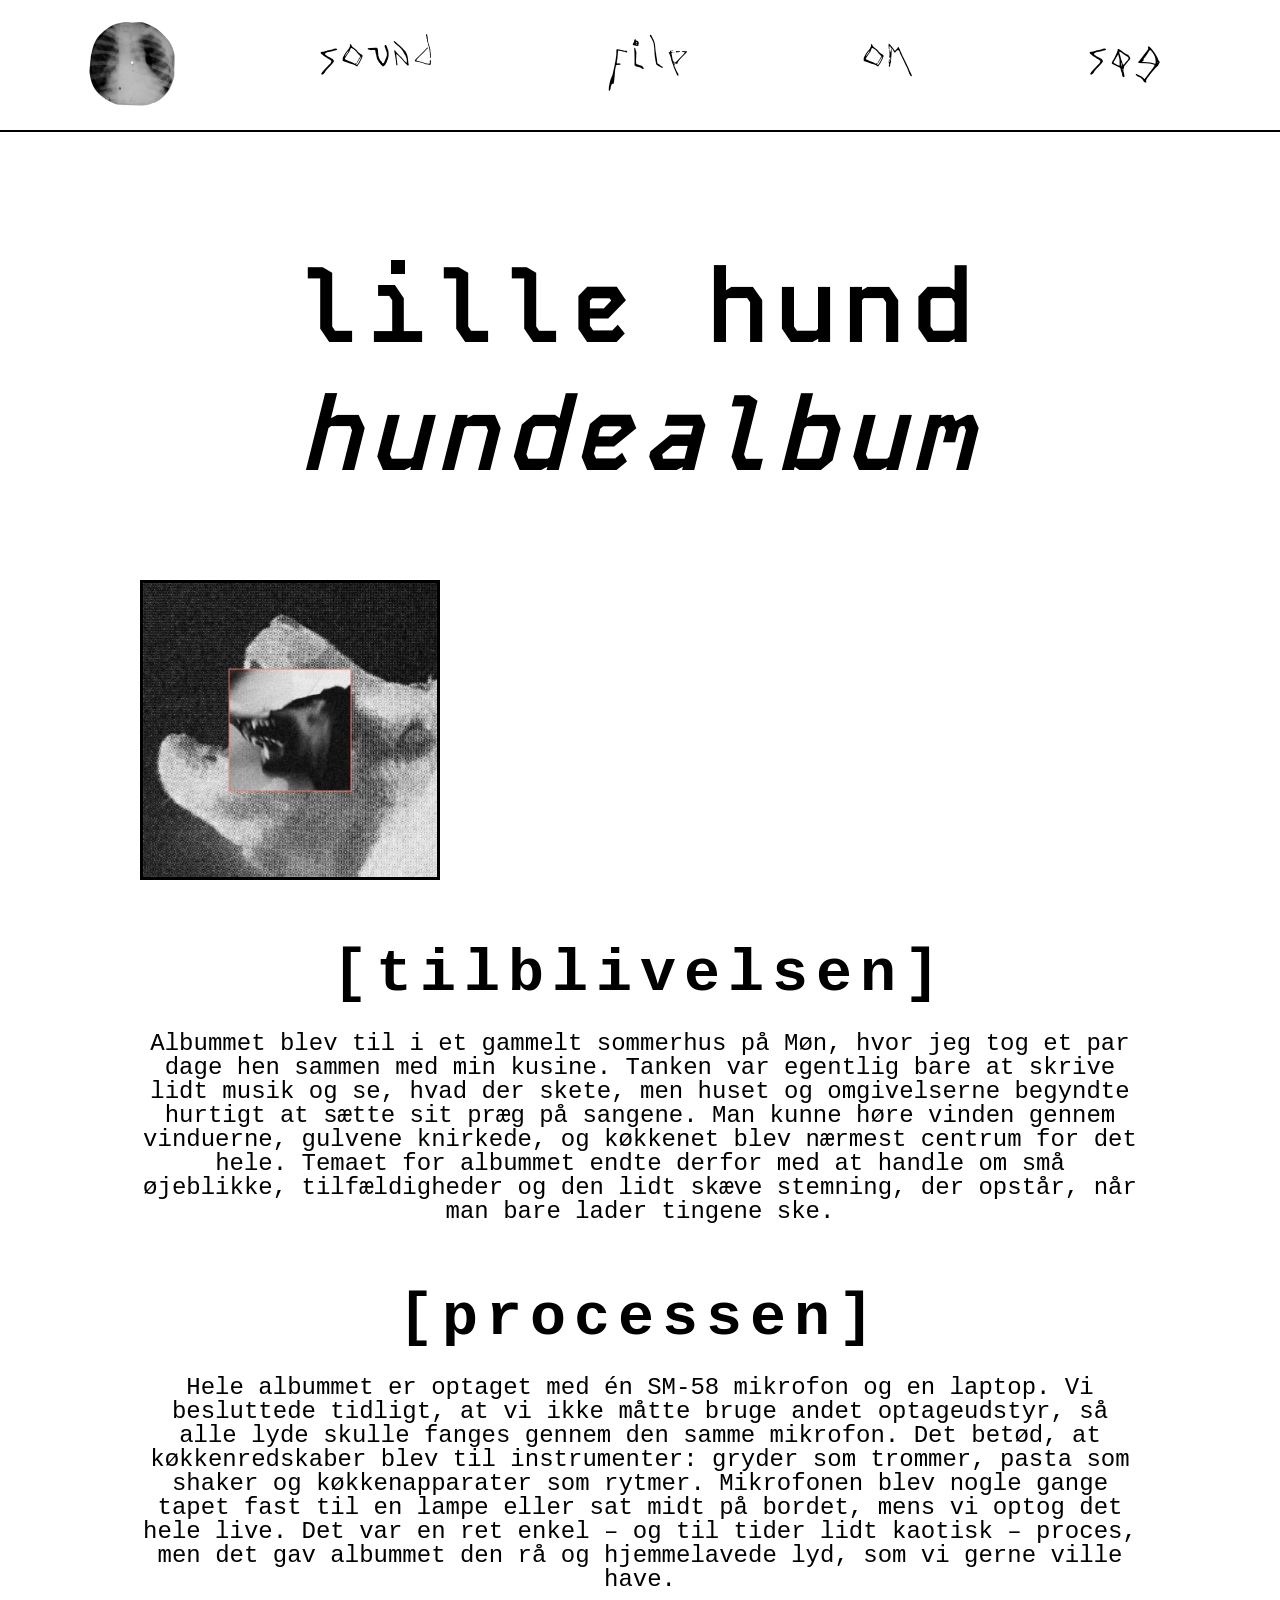
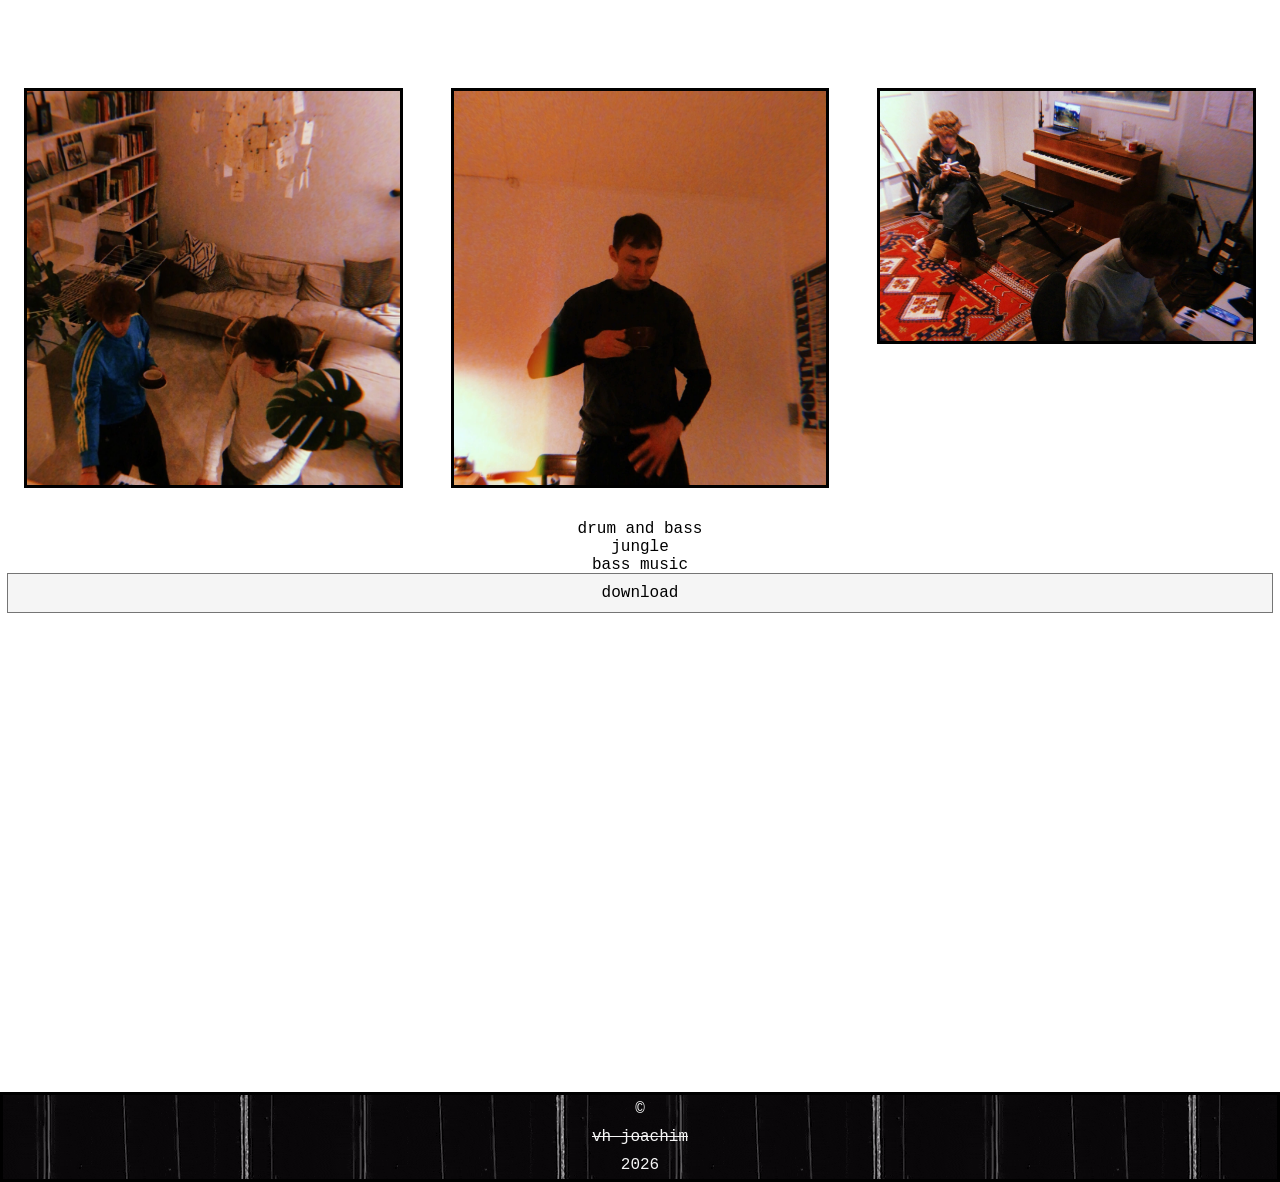
==== commit 4b375838: "Update album1.html" ====
--- a/album1.html
+++ b/album1.html
@@ -1,64 +1,81 @@
 <!doctype html>
-<html lang="en">
+<html lang="">
   <head>
     <meta charset="UTF-8" />
     <meta name="viewport" content="width=device-width, initial-scale=1.0" />
-    <meta name="description" content="Læs om den nyeste udgivelse på hjemmesiden">
+    <meta name="description" content="Læs om den nyeste udgivelse på hjemmesiden" />
     <title>lille hund - hundealbum</title>
-    <link rel="stylesheet" href="gallery.css" />
+    <link rel="stylesheet" href="layout.css" />
     <link rel="icon" href="img/ribsss.webp" type="image/icon" />
   </head>
-<nav class="navbar">
-  <a href="start.html">
-    <img class="logo" src="img/ribsss.webp" alt="logo" />
-  </a>
 
-  <input type="checkbox" id="menu-toggle" class="menu-toggle" />
-  <label for="menu-toggle" class="burger"></label>
+  <body class="background">
+    <nav class="navbar">
+      <a href="start.html">
+        <img class="logo" src="img/ribsss.webp" alt="logo" />
+      </a>
 
-  <ul class="menu">
-    <li><a class="menua" href="sound.html">sound</a></li>
-    <li><a class="menua" href="file.html">file</a></li>
-    <li><a class="menua" href="om.html">om</a></li>
-    <li><a class="menua" href="img/searchbar.svg">søg</a></li>
-  </ul>
-</nav>
-  <body class="background">
+      <input type="checkbox" id="menu-toggle" class="menu-toggle" />
+      <label for="menu-toggle" class="burger"></label>
+
+      <ul class="menu">
+        <li><a class="menua" href="sound.html">sound</a></li>
+        <li><a class="menua" href="file.html">file</a></li>
+        <li><a class="menua" href="om.html">om</a></li>
+        <li><a class="menua" href="img/searchbar.svg">søg</a></li>
+      </ul>
+    </nav>
     <main>
       <section class="centerfour">
         <h1>
-          lille hund<br>
+          lille hund<br />
           <span class="titletitle">hundealbum</span>
         </h1>
-                      <img class="bone1" src="img/7stu.webp" alt="røntgenplader" />
-                      <br><br>
-    <h2>[tilblivelsen]</h2>
-    <p>Albummet blev til i et gammelt sommerhus på Møn, hvor jeg tog et par dage hen sammen med min kusine. Tanken var egentlig bare at skrive lidt musik og se, hvad der skete, men huset og omgivelserne begyndte hurtigt at sætte sit præg på sangene. Man kunne høre vinden gennem vinduerne, gulvene knirkede, og køkkenet blev nærmest centrum for det hele. Temaet for albummet endte derfor med at handle om små øjeblikke, tilfældigheder og den lidt skæve stemning, der opstår, når man bare lader tingene ske.</p>
-    <br><br>
-  <h2>[processen]</h2>
-  <p>Hele albummet er optaget med én SM-58 mikrofon og en laptop. Vi besluttede tidligt, at vi ikke måtte bruge andet optageudstyr, så alle lyde skulle fanges gennem den samme mikrofon. Det betød, at køkkenredskaber blev til instrumenter: gryder som trommer, pasta som shaker og køkkenapparater som rytmer. Mikrofonen blev nogle gange tapet fast til en lampe eller sat midt på bordet, mens vi optog det hele live. Det var en ret enkel – og til tider lidt kaotisk – proces, men det gav albummet den rå og hjemmelavede lyd, som vi gerne ville have.</p> <br><br><br><br>
-</div>
-     <div class="gallery">
+        <img class="bone1" src="img/7stu.webp" alt="røntgenplader" />
+        <br /><br />
+        <h2>[tilblivelsen]</h2>
+        <p>
+          Albummet blev til i et gammelt sommerhus på Møn, hvor jeg tog et par dage hen sammen med min kusine. Tanken var egentlig bare at skrive lidt musik og se, hvad der skete, men huset og omgivelserne begyndte hurtigt at sætte sit præg på
+          sangene. Man kunne høre vinden gennem vinduerne, gulvene knirkede, og køkkenet blev nærmest centrum for det hele. Temaet for albummet endte derfor med at handle om små øjeblikke, tilfældigheder og den lidt skæve stemning, der opstår, når
+          man bare lader tingene ske.
+        </p>
+        <br /><br />
+        <h2>[processen]</h2>
+        <p>
+          Hele albummet er optaget med én SM-58 mikrofon og en laptop. Vi besluttede tidligt, at vi ikke måtte bruge andet optageudstyr, så alle lyde skulle fanges gennem den samme mikrofon. Det betød, at køkkenredskaber blev til instrumenter: gryder
+          som trommer, pasta som shaker og køkkenapparater som rytmer. Mikrofonen blev nogle gange tapet fast til en lampe eller sat midt på bordet, mens vi optog det hele live. Det var en ret enkel – og til tider lidt kaotisk – proces, men det gav
+          albummet den rå og hjemmelavede lyd, som vi gerne ville have.
+        </p>
+        <br /><br /><br /><br />
+      </section>
+
+      <section class="gallery">
         <div class="gallery-item">
-          <a href="img/07_lille_webp">
+          <a href="img/07_lille.webp" target="_blank">
             <img src="img/07_lille.webp" alt="studiefoto" />
-            <div class="hover-text">
-            </div>
+            <div class="hover-text"></div>
           </a>
         </div>
+
         <div class="gallery-item">
           <a href="img/08_lille.webp" target="_blank">
             <img src="img/08_lille.webp" alt="studiefoto2" />
           </a>
         </div>
-      </section centertwo>
-            <h4 class="h4file"><a href="genres.html" class="tagbtn">drum and bass</a></h4>
-            <h4 class="h4file"><a href="genres.html" class="tagbtn">jungle</a></h4>
-            <h4 class="h4file"><a href="genres.html" class="tagbtn">bass music</a></h4>
-            <h4 class="h4file"><a href="https://www.dropbox.com/scl/fo/5yif09le9c86smclzqwoz/ADHLUX_zL-3-frrylYATktk?rlkey=sffxqmq3tathgaar16zmrl4vc&st=gyxmiof4&dl=0" target="_blank" class="cta-btn">download</a></h4>
-    </section>
 
-    </section>
+        <div class="gallery-item">
+          <a href="img/02_lille.webp" target="_blank">
+            <img src="img/02_lille.webp" alt="studiefoto3" />
+          </a>
+        </div>
+      </section>
+      <section class="tags">
+        <a href="genres.html" class="tagbtn">drum and bass</a>
+        <a href="genres.html" class="tagbtn">jungle</a>
+        <a href="genres.html" class="tagbtn">bass music</a>
+        <a href="https://www.dropbox.com/scl/fo/5yif09le9c86smclzqwoz/ADHLUX_zL-3-frrylYATktk?rlkey=sffxqmq3tathgaar16zmrl4vc&st=gyxmiof4&dl=0" target="_blank" rel="noopener noreferrer" class="cta-btn"> download </a>
+      </section>
+      <footer class="footerman">&copy; <span class="yolo">vh joachim</span> 2026</footer>
+    </main>
   </body>
-    <footer class="footerman">&copy; <span class="yolo">vh joachim</span> 2026</footer>
 </html>
--- a/layout.css
+++ b/layout.css
@@ -0,0 +1,682 @@
+* {
+  margin: 0;
+  padding: 0;
+  box-sizing: border-box;
+}
+
+@font-face {
+  font-family: timun;
+  src: url(fonts/Timun-Black.ttf);
+}
+
+@font-face {
+  font-family: northern dracula;
+  src: url(fonts/NorthernDracula-Regular.woff);
+}
+
+@font-face {
+  font-family: kode;
+  src: url(fonts/KodeMono-Bold.ttf);
+}
+
+a {
+  text-decoration: none;
+  color: black;
+}
+
+nav a {
+  color: rgb(0, 0, 0) !important;
+}
+
+nav a:hover {
+  color: whitesmoke !important;
+}
+
+.menua:hover {
+  background-image: url(img/filmgrain.gif);
+  color: whitesmoke;
+}
+
+.background {
+  background-image: url(img/musikplus.webp);
+  background-size: cover;
+  background-position: center;
+  background-attachment: fixed;
+}
+
+.bodyy {
+  background-image: url(img/cube.gif);
+  display: grid;
+  place-items: center;
+  height: 100vh;
+}
+
+.navbar {
+  display: flex;
+  align-items: center;
+  justify-content: space-between;
+  border-bottom: 2px solid black;
+  padding: 1rem 2rem;
+  position: relative;
+}
+
+.menu-toggle {
+  display: none;
+}
+
+.burger {
+  display: none;
+}
+
+.logo {
+  width: 200px;
+  height: auto;
+  margin: 0;
+  padding: 0;
+}
+
+.logo:hover {
+  scale: 1.1;
+}
+
+.menu {
+  display: flex;
+  text-decoration: none;
+  list-style-type: none;
+  list-style: none;
+  justify-content: space-around;
+  flex-direction: row;
+  flex-grow: 1;
+  text-align: center;
+  font-family: northern dracula;
+  font-size: 3rem;
+  align-items: center;
+  border-bottom: #000000;
+}
+
+.center {
+  display: grid;
+  place-items: center;
+  height: 100vh;
+}
+
+.centertwo {
+  margin: 0.5rem;
+  place-items: center;
+  justify-content: center;
+  text-align: center;
+  height: 20vh;
+}
+
+.centerfour {
+  display: block;
+  margin: auto;
+  place-items: center;
+  text-align: center;
+  align-items: center;
+  max-width: 1000px;
+  min-width: 1000px;
+}
+
+.centerfive {
+  display: flex;
+  justify-content: center;
+  gap: 1rem;
+  margin: 5rem;
+}
+
+.cta-btn {
+  outline: 1px solid #757575;
+  color: rgb(0, 0, 0);
+  padding: 10px 20px;
+  background-color: whitesmoke;
+  display: block;
+  border: 5rem;
+  text-align: center;
+  font-family: "Courier New", Courier, monospace;
+}
+
+.cta-btn:hover {
+  color: whitesmoke;
+  background-image: url(img/vhs.gif);
+}
+
+.cta-btntwo {
+  outline: 1px solid #757575;
+  color: rgb(255, 255, 255);
+  padding: 10px 20px;
+  background-color: rgb(0, 0, 0);
+  display: block;
+  border: 5rem;
+  text-align: center;
+  font-family: "Courier New", Courier, monospace;
+}
+
+.cta-btntwo:hover {
+  color: rgb(255, 255, 255);
+  background-image: url(img/vhs.gif);
+}
+
+.tagbtn {
+  color: rgb(0, 0, 0);
+  display: block;
+  text-align: center;
+  font-family: "Courier New", Courier, monospace;
+}
+
+.tagbtn:hover {
+  font-weight: bold;
+}
+
+.gallery {
+  display: grid;
+  grid-template-columns: 1fr 1fr 1fr;
+}
+
+.gallery-item {
+  position: relative;
+  object-fit: cover;
+  margin: 1.5rem;
+  object-position: center;
+  height: calc(var(--minsize) * 1.55);
+}
+
+.gallery-item a {
+  position: relative;
+  display: block;
+}
+
+.gallery-item img {
+  display: block;
+  width: 100%;
+}
+
+.gallery img {
+  border: solid black;
+  max-width: 400px;
+  max-height: 400px;
+  object-fit: cover;
+  object-position: center;
+  width: 100%;
+  height: 100%;
+  filter: blur(0px);
+}
+
+.gallery img:hover {
+  outline: 0.5px solid #000000;
+  filter: grayscale(0.8) blur(2px);
+  transition: filter 0.001s;
+}
+
+.hover-text {
+  font-family: kode;
+  position: absolute;
+  bottom: 0;
+  width: 83.5%;
+  text-align: center;
+  justify-content: center;
+  align-items: center;
+  padding: 0px;
+  opacity: 0;
+  font-size: x-large;
+  color: white;
+  text-shadow:
+    -1px -1px 0 black,
+    1px -1px 0 black,
+    -1px 1px 0 black,
+    1px 1px 0 black;
+}
+
+.gallery-item:hover .hover-text {
+  opacity: 1;
+}
+
+.footerman {
+  display: grid;
+  place-items: center;
+  height: 10vh;
+  font-family: "Courier New", Courier, monospace;
+  border: solid black;
+  background-image: url(img/filmgrain.gif);
+  color: whitesmoke;
+  margin: 30rem 0rem 0rem 0rem;
+}
+
+.yolo {
+  text-decoration: line-through;
+}
+
+.yolo:hover {
+  text-decoration: none;
+  transition: text-decoration 0.3s;
+}
+
+.bone1 {
+  display: block;
+  width: 100%;
+  max-width: 300px;
+  max-height: 300px;
+  height: auto;
+  margin: 0;
+  justify-self: center;
+  border: solid black;
+}
+.bone11 {
+  display: block;
+  width: 100%;
+  max-width: 500px;
+  max-height: 500px;
+  height: auto;
+  margin: 0;
+  justify-self: center;
+}
+
+.bone3 {
+  justify-self: start;
+  display: block;
+  width: 270px;
+  height: 270px;
+  outline: solid black;
+}
+
+.bone3:hover {
+  opacity: 0.9;
+}
+
+.grid_1-1-1 {
+  display: grid;
+  grid-template-columns: 1fr 1fr 1fr;
+  gap: 2rem;
+}
+
+.grid_1-1-1-1 {
+  display: grid;
+  grid-template-columns: 300px 1fr;
+  gap: 2rem;
+  align-items: start;
+  max-width: 1000px;
+  margin: 0 auto 3rem auto;
+  padding: 0 1rem;
+}
+
+.oplever {
+  text-decoration: line-through;
+}
+
+.oplever:hover {
+  text-decoration: none;
+  transition: text-decoration 0.3s;
+}
+
+.popup {
+  position: fixed;
+  font-family: "Courier New", Courier, monospace;
+  top: 0;
+  left: 0;
+  width: 100%;
+  height: 100%;
+  background: rgba(0, 0, 0, 0.7);
+  display: flex;
+  justify-content: center;
+  align-items: center;
+  opacity: 0;
+  pointer-events: none;
+  transition: 0.3s;
+}
+
+.popup:target {
+  opacity: 1;
+  pointer-events: auto;
+}
+
+.popup-content {
+  background: whitesmoke;
+  font-family: "Courier New", Courier, monospace;
+  padding: 2rem;
+  border: solid black;
+  text-align: center;
+}
+
+.close {
+  position: absolute;
+  top: 20px;
+  right: 40px;
+  font-size: 2rem;
+  text-decoration: none;
+  color: white;
+}
+
+.loginn {
+  font-family: kode;
+}
+
+h1 {
+  font-family: kode;
+  letter-spacing: 0.5rem;
+  color: rgb(0, 0, 0);
+  text-align: center;
+  margin: 7rem 0rem 5rem 0rem;
+  font-size: 100px;
+}
+
+h2,
+h3 {
+  font-family: "Courier New", Courier, monospace;
+  font-size: 60px;
+  letter-spacing: 0.5rem;
+  color: rgb(0, 0, 0);
+  text-align: center;
+  font-weight: bold;
+  justify-content: center;
+  margin: 1.5rem;
+}
+
+h4 {
+  font-weight: lighter;
+  font-family: "Courier New", Courier, monospace;
+  font-size: 40px;
+  color: rgb(0, 0, 0);
+  text-align: center;
+  justify-content: center;
+}
+
+.albumtitel {
+  font-weight: lighter;
+  font-family: "Courier New", Courier, monospace;
+  font-size: 40px;
+  color: rgb(0, 0, 0);
+  text-align: center;
+  justify-content: center;
+}
+
+.h4file {
+  font-family: kode;
+  font-size: small;
+}
+
+p {
+  font-family: "Courier New", Courier, monospace;
+  color: rgb(0, 0, 0);
+  text-align: center;
+  max-width: 70ch;
+  line-height: 1.5rem;
+  grid-row: 1;
+  font-size: 1.5rem;
+  justify-self: center;
+}
+
+.inlinebox:first-of-type {
+  grid-column: 2;
+  grid-row: 1;
+  justify-self: left;
+  width: 100%;
+  line-height: 2rem;
+}
+
+.inlineboxtwo {
+  grid-column: 2;
+  grid-row: 2;
+  justify-self: left;
+  text-decoration: none;
+  width: 100%;
+  line-height: 2rem;
+}
+
+.ohone {
+  font-family: northern dracula;
+  font-size: 150px;
+  font-weight: bold;
+}
+
+.ohonee {
+  font-family: northern dracula;
+  font-size: 40px;
+  font-weight: bold;
+}
+
+.ohoneee {
+  font-family: northern dracula;
+  font-size: 70px;
+  font-weight: bold;
+}
+
+.threesixty {
+  animation: threesixty 2s linear infinite;
+  width: 450px;
+  height: auto;
+  margin: 0;
+}
+
+@keyframes threesixty {
+  from {
+    transform: rotate(0deg);
+  }
+  to {
+    transform: rotate(360deg);
+  }
+}
+
+.image-container {
+  justify-self: center;
+  position: relative;
+  width: 200px;
+}
+
+.image-container a {
+  position: relative;
+  display: block;
+}
+
+.image-container img {
+  width: 100%;
+  display: block;
+}
+
+.img-hover {
+  position: absolute;
+  top: 0;
+  left: 0;
+  opacity: 0;
+  transition: opacity 0.3s ease;
+}
+
+.image-container:hover .img-hover {
+  opacity: 1;
+}
+.tags {
+  margin: 0.5rem;
+}
+
+.text {
+  position: absolute;
+  justify-content: center;
+  text-align: center;
+  align-items: center;
+  top: 50%;
+  left: 50%;
+  transform: translate(-50%, -50%);
+  color: black;
+  font-size: 24px;
+  font-family: kode;
+  text-shadow:
+    -1px -1px 0 rgb(255, 255, 255),
+    1px -1px 0 rgb(255, 255, 255),
+    -1px 1px 0 rgb(255, 255, 255),
+    1px 1px 0 rgb(255, 255, 255);
+}
+
+.smalltxt {
+  font-family: kode;
+  font-size: medium;
+  font-style: italic;
+  text-shadow: 0.5px 0.5px 0.5px white;
+  font-weight: bold;
+}
+
+.titletitle {
+  font-style: italic;
+}
+
+@media (max-width: 768px) {
+  .navbar {
+    flex-direction: row;
+    justify-content: space-between;
+    align-items: center;
+    padding: 1rem;
+    position: relative;
+  }
+
+  .logo {
+    width: 120px;
+  }
+
+  h1 {
+    font-size: 2.5rem;
+    letter-spacing: 0.15rem;
+    margin: 2rem 1rem;
+  }
+
+  h2,
+  h3 {
+    font-size: 2rem;
+    letter-spacing: 0.1rem;
+    margin: 1rem;
+  }
+
+  h4 {
+    font-size: 1.25rem;
+    margin: 1rem;
+  }
+
+  p {
+    font-size: 1rem;
+    line-height: 1.6;
+    max-width: 90%;
+    margin: 0 auto;
+  }
+
+  .centerfour,
+  .image-container {
+    width: 50%;
+    min-width: 0;
+    max-width: 50%;
+  }
+
+  .threesixty {
+    width: 100%;
+    max-width: 250px;
+    height: auto;
+    margin: 0 auto;
+  }
+
+  .center,
+  .centertwo,
+  .bodyy {
+    height: auto;
+    min-height: auto;
+    padding: 2rem 1rem;
+  }
+
+  .centerfive {
+    flex-direction: column;
+    gap: 1rem;
+    margin: 2rem 1rem;
+  }
+
+  .grid_1-1-1,
+  .grid_1-1-1-1,
+  .gallery {
+    grid-template-columns: 1fr;
+    margin: 1rem;
+    gap: 1rem;
+  }
+
+  .gallery-item {
+    margin: 0;
+    height: auto;
+  }
+
+  .gallery img {
+    max-width: 100%;
+    max-height: none;
+  }
+
+  .bone3 {
+    width: 140px;
+    height: 140px;
+    justify-self: center;
+  }
+
+  .bone1 {
+    width: 100%;
+    max-width: 200px;
+    height: auto;
+    margin: 0 auto;
+  }
+
+  .footerman {
+    margin: 4rem 0 0 0;
+    padding: 1rem;
+    height: auto;
+  }
+
+  .ohone {
+    font-size: 3rem;
+  }
+
+  .ohonee {
+    font-size: 1.5rem;
+  }
+
+  .ohoneee {
+    font-size: 2rem;
+  }
+
+  .text {
+    font-size: 1rem;
+    width: 90%;
+  }
+
+  .hover-text {
+    width: 100%;
+    left: 0;
+    font-size: 1rem;
+  }
+
+  .menu {
+    display: none;
+    flex-direction: column;
+    position: absolute;
+    top: 100%;
+    right: 1rem;
+    width: 220px;
+    background: white;
+    border: 2px solid black;
+    padding: 1rem;
+    gap: 1rem;
+    text-align: center;
+    z-index: 1000;
+    font-size: 1.5rem;
+  }
+
+  .burger {
+    display: block;
+    font-size: 2rem;
+    cursor: pointer;
+    line-height: 1;
+    z-index: 1001;
+  }
+
+  .burger::before {
+    content: "☰";
+    font-family: Arial, sans-serif;
+  }
+
+  .menu-toggle:checked + .burger::before {
+    content: "✕";
+  }
+
+  .menu-toggle:checked + .burger + .menu {
+    display: flex;
+  }
+}
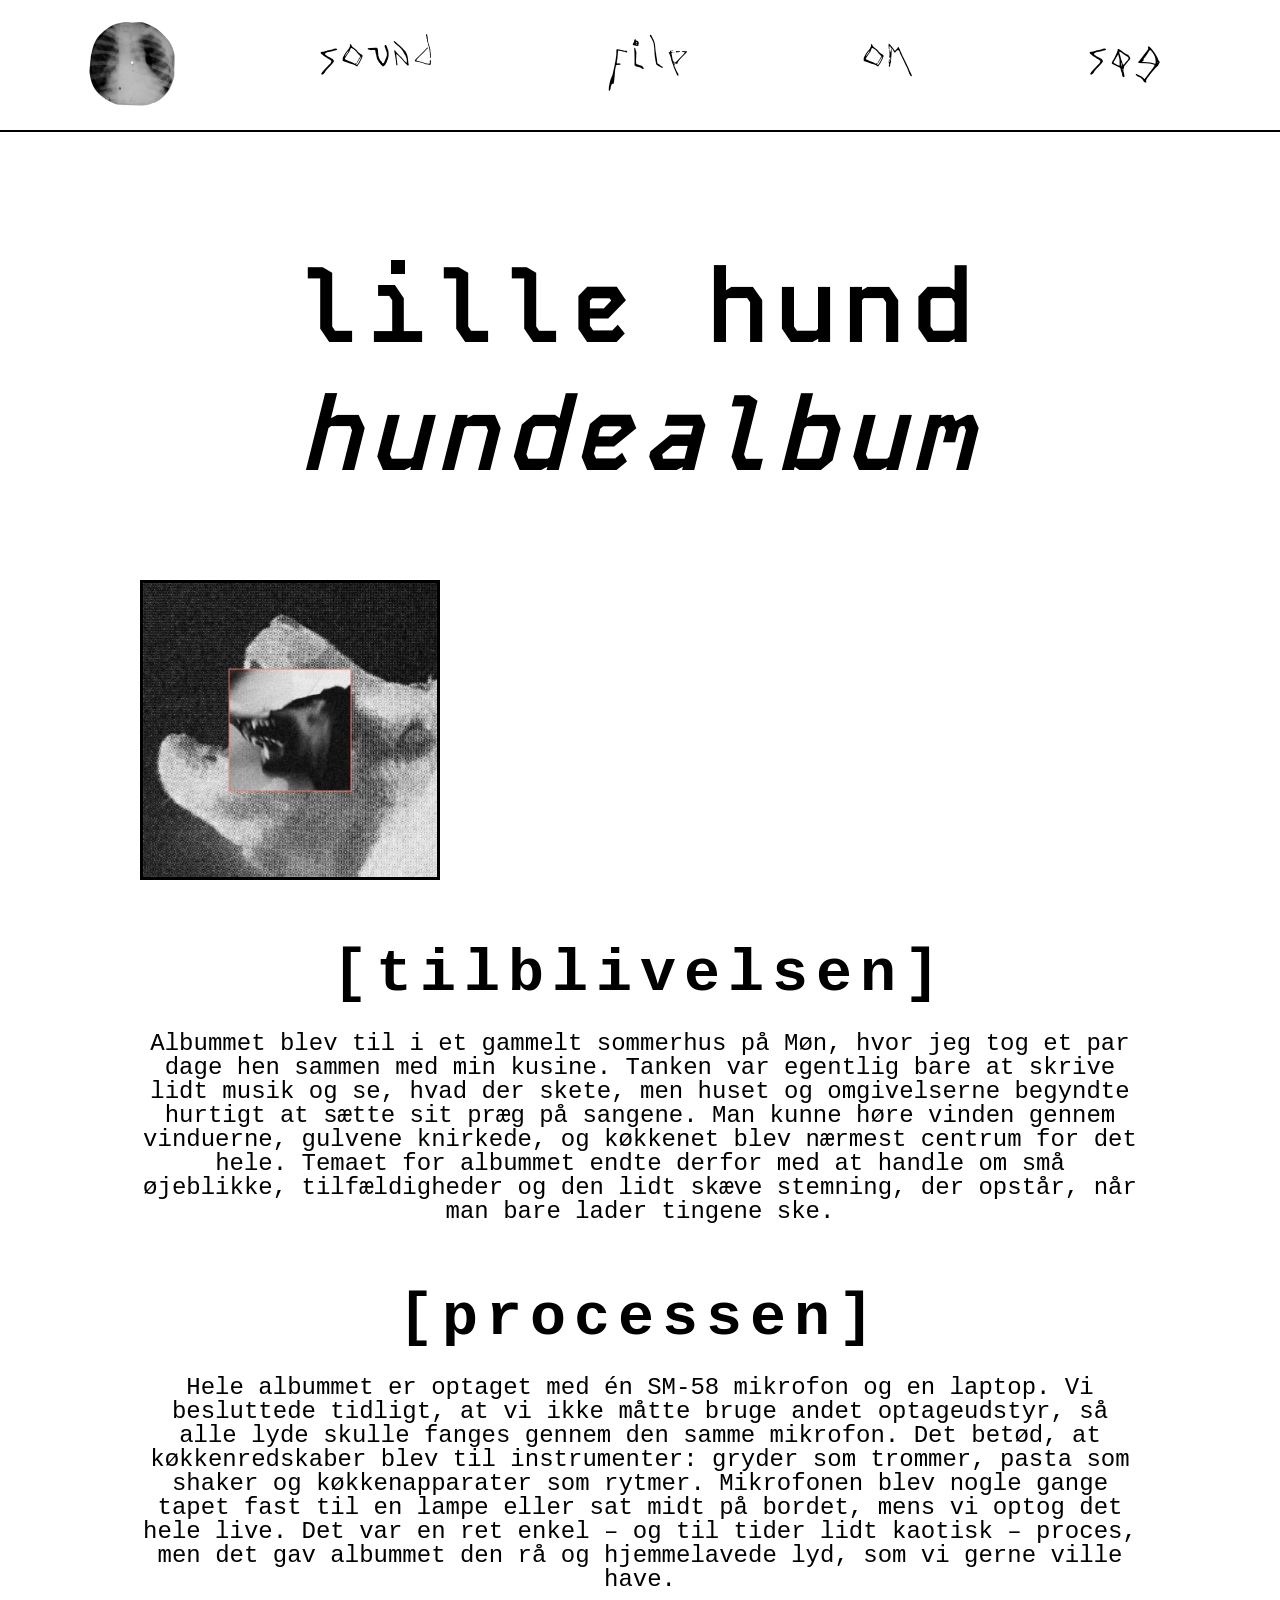
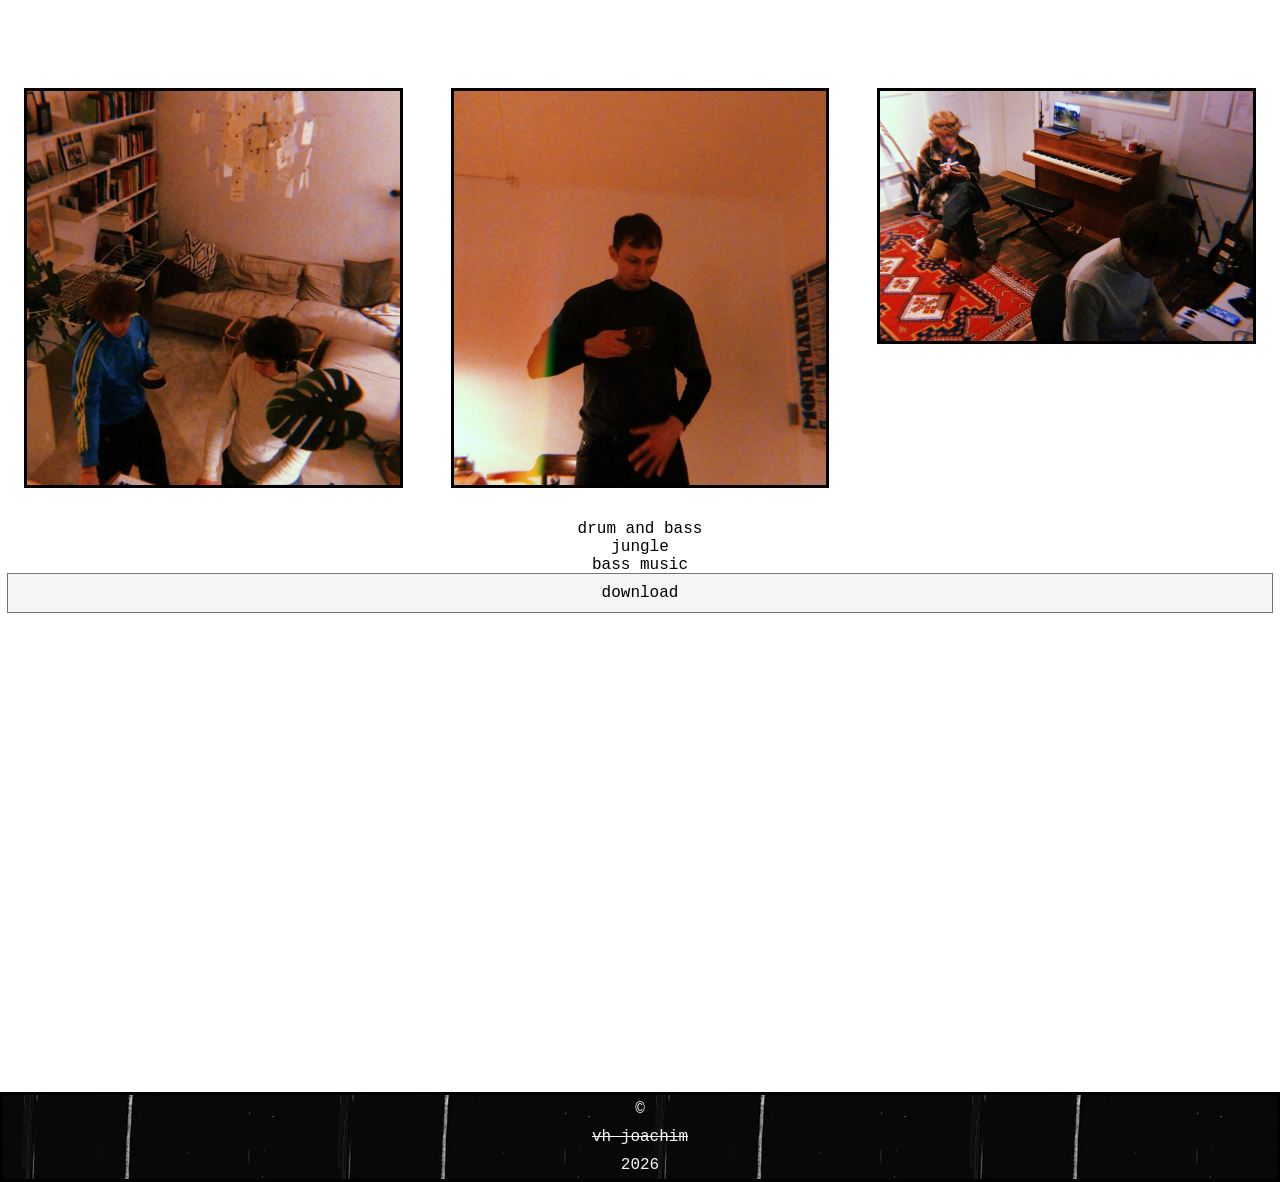
==== commit ff82c542: "Update album1.html" ====
--- a/album1.html
+++ b/album1.html
@@ -1,6 +1,7 @@
 <!doctype html>
 <html lang="">
   <head>
+    <meta name="robots" content="noindex" />
     <meta charset="UTF-8" />
     <meta name="viewport" content="width=device-width, initial-scale=1.0" />
     <meta name="description" content="Læs om den nyeste udgivelse på hjemmesiden" />
